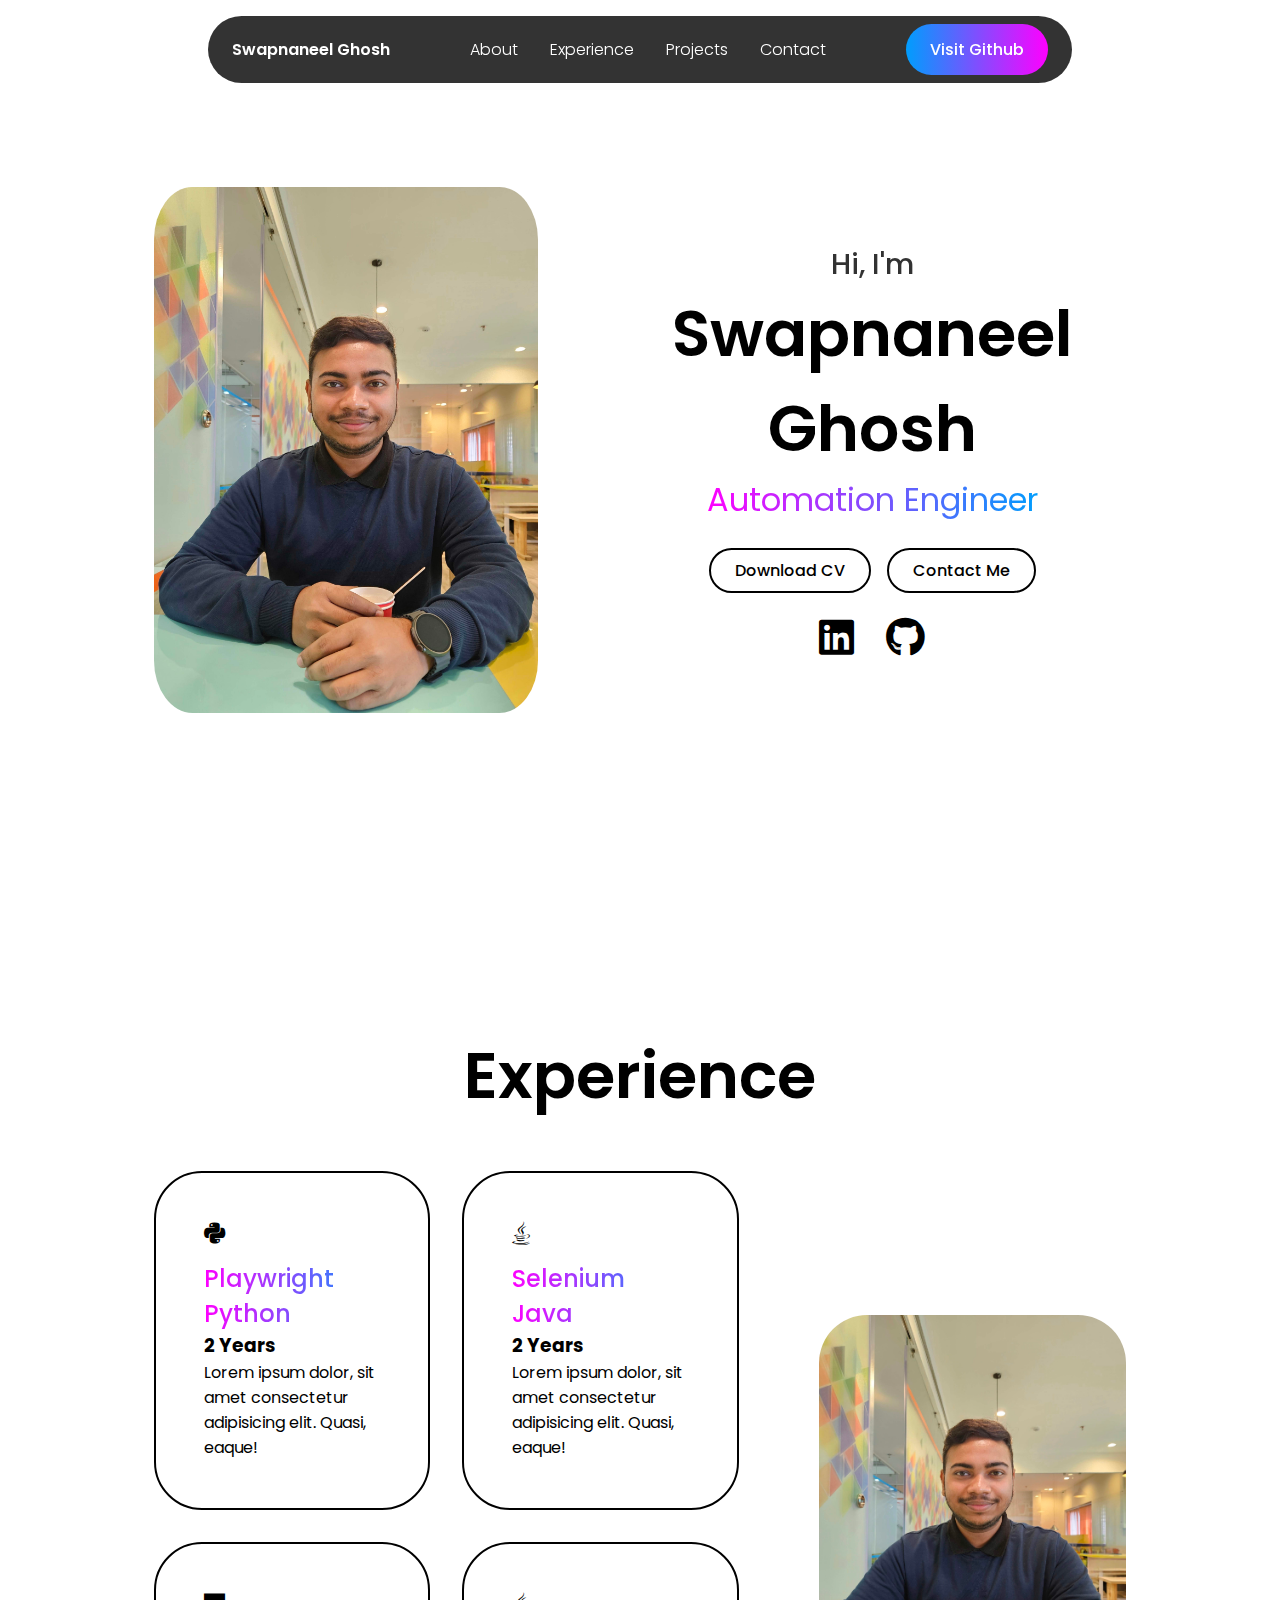
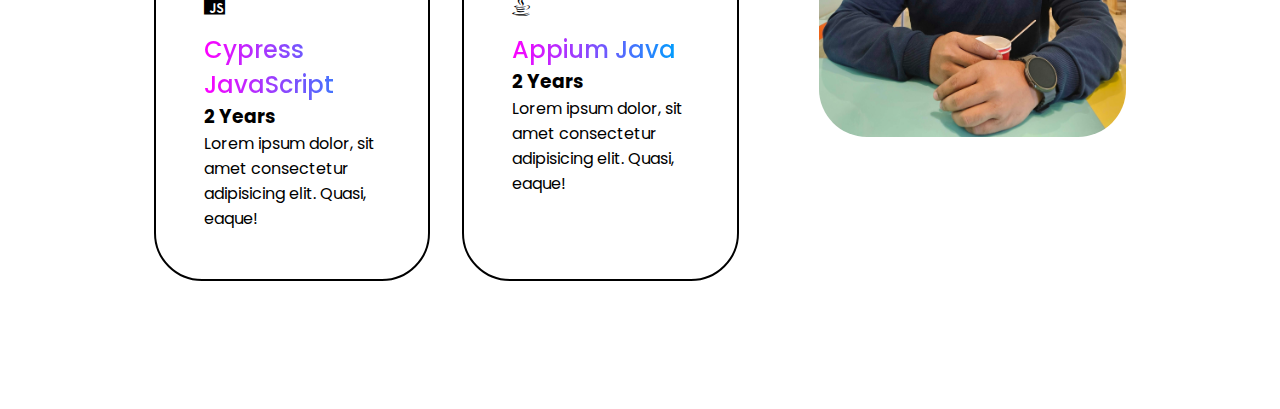
==== index.html @ fe362ac5 "Made changes to Experience Section" ====
<!DOCTYPE html>
<html lang="en">
<head>
    <meta charset="UTF-8">
    <meta name="viewport" content="width=device-width, initial-scale=1.0">
    <title>Swap's Portfolio</title>
    <link href="https://fonts.googleapis.com/css2?family=Poppins:wght@400;700&display=swap" rel="stylesheet">
    <link rel="stylesheet" href="style.css">
    <link rel="stylesheet" href="https://cdnjs.cloudflare.com/ajax/libs/font-awesome/6.6.0/css/all.min.css">
</head>
<body>
    <header class="header">
        <a href="#" class="logo">
            <span>Swapnaneel Ghosh</span>
        </a>
        <ul class="nav-links">
            <li>
                <a href="#about">About</a>
            </li>
            <li>
                <a href="#experience">Experience</a>
            </li>
            <li>
                <a href="#projects">Projects</a>
            </li>
            <li>
                <a href="#contact">Contact</a>
            </li>
        </ul>

        <i class="fa-solid fa-bars" id="menu-icon"></i>

        <button class="visit-btn">Visit Github</button>
    </header>

    <section id="about" class="about">
        <div class="about-container">
            <img src="images/dp.jpg" alt="Swapnaneel Ghosh">

            <div class="info-box">

                <div class="text">
                    <h3>Hi, I'm</h3>
                    <h1>Swapnaneel Ghosh</h1>
                    <span>Automation Engineer</span>
                </div>

                <div class="btn-group">
                    <div class="btn">Download CV</div>
                    <div class="btn">Contact Me</div>
                </div>

                <div class="socials">
                    <i class="fa-brands fa-linkedin"></i>
                    <i class="fa-brands fa-github"></i>
                </div>

            </div>
        </div>
    </section>

    <section id="experience" class="experience">

        <h2 class="section-title">Experience</h2>

        <div class="experience-info">
            <div class="grid">

                <div class="grid-card">
                    <i class="fa-brands fa-python"></i>
                    <span>Playwright Python</span>
                    <h3>2 Years</h3>
                    <p>Lorem ipsum dolor, sit amet consectetur adipisicing elit. Quasi, eaque!</p>
                </div>

                <div class="grid-card">
                    <i class="fa-brands fa-java"></i>
                    <span>Selenium Java</span>
                    <h3>2 Years</h3>
                    <p>Lorem ipsum dolor, sit amet consectetur adipisicing elit. Quasi, eaque!</p>
                </div>

                <div class="grid-card">
                    <i class="fa-brands fa-js"></i>
                    <span>Cypress JavaScript</span>
                    <h3>2 Years</h3>
                    <p>Lorem ipsum dolor, sit amet consectetur adipisicing elit. Quasi, eaque!</p>
                </div>

                <div class="grid-card">
                    <i class="fa-brands fa-java"></i>
                    <span>Appium Java</span>
                    <h3>2 Years</h3>
                    <p>Lorem ipsum dolor, sit amet consectetur adipisicing elit. Quasi, eaque!</p>
                </div>

            </div>

            <img src="images/dp.jpg" alt="">

        </div>
    </section>

    <script src="script.js"></script>
</body>
</html>
---- style.css ----
*{
    margin: 0;
    padding: 0;
    box-sizing: border-box;
    font-family: 'Poppins';
    text-decoration: none;
    scroll-behavior: smooth;
    list-style: none;
}

header{
    position: fixed;
    top: 1rem;
    left: 50%;
    transform: translateX(-50%);
    display: flex;
    align-items: center;
    justify-content: center;
    gap: 5rem;
    background-color: rgba(0 , 0, 0, 0.8);
    backdrop-filter: blur(8px);
    color: white;
    padding: 0.5rem 1.5rem;
    border-radius: 3rem;
    z-index: 1000;
}

.logo{
    color: white;
    font-size: 1rem;
    font-weight: 600;
    text-wrap: nowrap;
    transition: 0.3s ease-in-out;
}

.logo:hover{
    transform: scale(1.1);
}

.nav-links{
    display: flex;
    gap: 2rem;
}

li a{
    position: relative;
    color: white;
    font-weight: 300;
}

li a::before{
    position: absolute;
    content: '';
    width: 0;
    left: 0;
    height: 5px;
    top: 25px;
    border-radius: 1rem;
    transition: 0.3s ease-in-out;
    background: linear-gradient(to right, rgb(0,157,253), rgb(255,0,255));
}

li a:hover::before{
    width: 100%;
}

.visit-btn{
    padding: 0.8rem 1.5rem;
    border-radius: 3rem;
    border: none;
    font-weight: 500;
    font-size: 1rem;
    color: white;
    cursor: pointer;
    text-wrap: nowrap;
    transition: 0.3s ease-in-out;
    background: linear-gradient(to right, rgb(0,157,253), rgb(255,0,255));
}

.visit-btn:hover{
    background: linear-gradient(to right, rgb(255,0,255), rgb(0,157,253)); 
    transform: scale(1.03);
}

#menu-icon{
    font-size: 2rem;
    display: none;
}

section{
    min-height: 100vh;
    padding: 8rem 12%;
    width: 100%;
    position: relative;
}

.about{
    display: flex;
    align-items: center;
    justify-content: center;
}

.about .about-container{
    display: flex;
    align-items: center;
    justify-content: center;
    gap: 5rem;
}

.about img{
    width: 30vw;
    border-radius: 10%;
}

.info-box{
    display: flex;
    flex-direction: column;
    text-align: center;
    align-items: center;
    justify-content: center;
    gap: 1.5rem;
}

.info-box h3{
    font-size: 1.8rem;
    font-weight: 500;
    opacity: 0.8;
}

.info-box h1{
    font-size: 4rem;
    font-weight: 600;   
}

.info-box span{
    background: linear-gradient(to right, rgb(255,0,255), rgb(0,157,253));
    background-clip: text;
    color: transparent;
    font-size: 2rem;
}

.btn-group{
    display: flex;
    gap: 1rem;
}

.btn{
    border-radius: 3rem;
    padding: 0.5rem 1.5rem;
    border: 2px solid black;
    cursor: pointer;
    font-weight: 500;
    text-wrap: nowrap;
    transition: 0.2s ease;
}

.btn:hover{
    background-color: black;
    color: white;
}

.socials{
    display: flex;
    gap: 2rem;
}

.socials i{
    font-size: 2.5rem;
    cursor: pointer;
    transition: 0.2s ease-in-out;
}

.socials i:hover{
    transform: scale(1.1);
}

.section-title{
    text-align: center;
    font-size: 4rem;
    font-weight: 600;
    margin-bottom: 3rem;
}

.experience-info{
    display: flex;
    align-items: center;
    justify-content: center;
    gap: 5rem;
}

.experience img{
    width: 24vw;
    border-radius: 3rem;
}

.grid{
    display: grid;
    grid-template-columns: repeat(2,1fr);
    gap: 2rem;
}

.grid-card{
    border: 2px solid black;
    border-radius: 3rem;
    padding: 3rem;
    display: flex;
    flex-direction: column;
    align-items: baseline;
    justify-content: left;
    cursor: pointer;
    transition: 0.2s ease-in-out;
}

.grid-card:hover{
    transform: scale(1.02);
    background-color: black;
    color: white;
}

.grid-card i{
    font-size: 1.5rem;
    margin-bottom: 1rem;
}

.grid-card span{
    font-size: 1.5rem;
    font-weight: 500;
    background: linear-gradient(to right, rgb(255,0,255), rgb(0,157,253)); 
    background-clip: text;
    color: transparent;
}

::-webkit-scrollbar{
    width: 8px;
}

::-webkit-scrollbar-track{
    background-color: rgb(225, 222, 222);
}

::-webkit-scrollbar-thumb{
    background: linear-gradient(to bottom, rgb(255,0,255), rgb(0,157,253)); 
    border-radius: 3px;
}
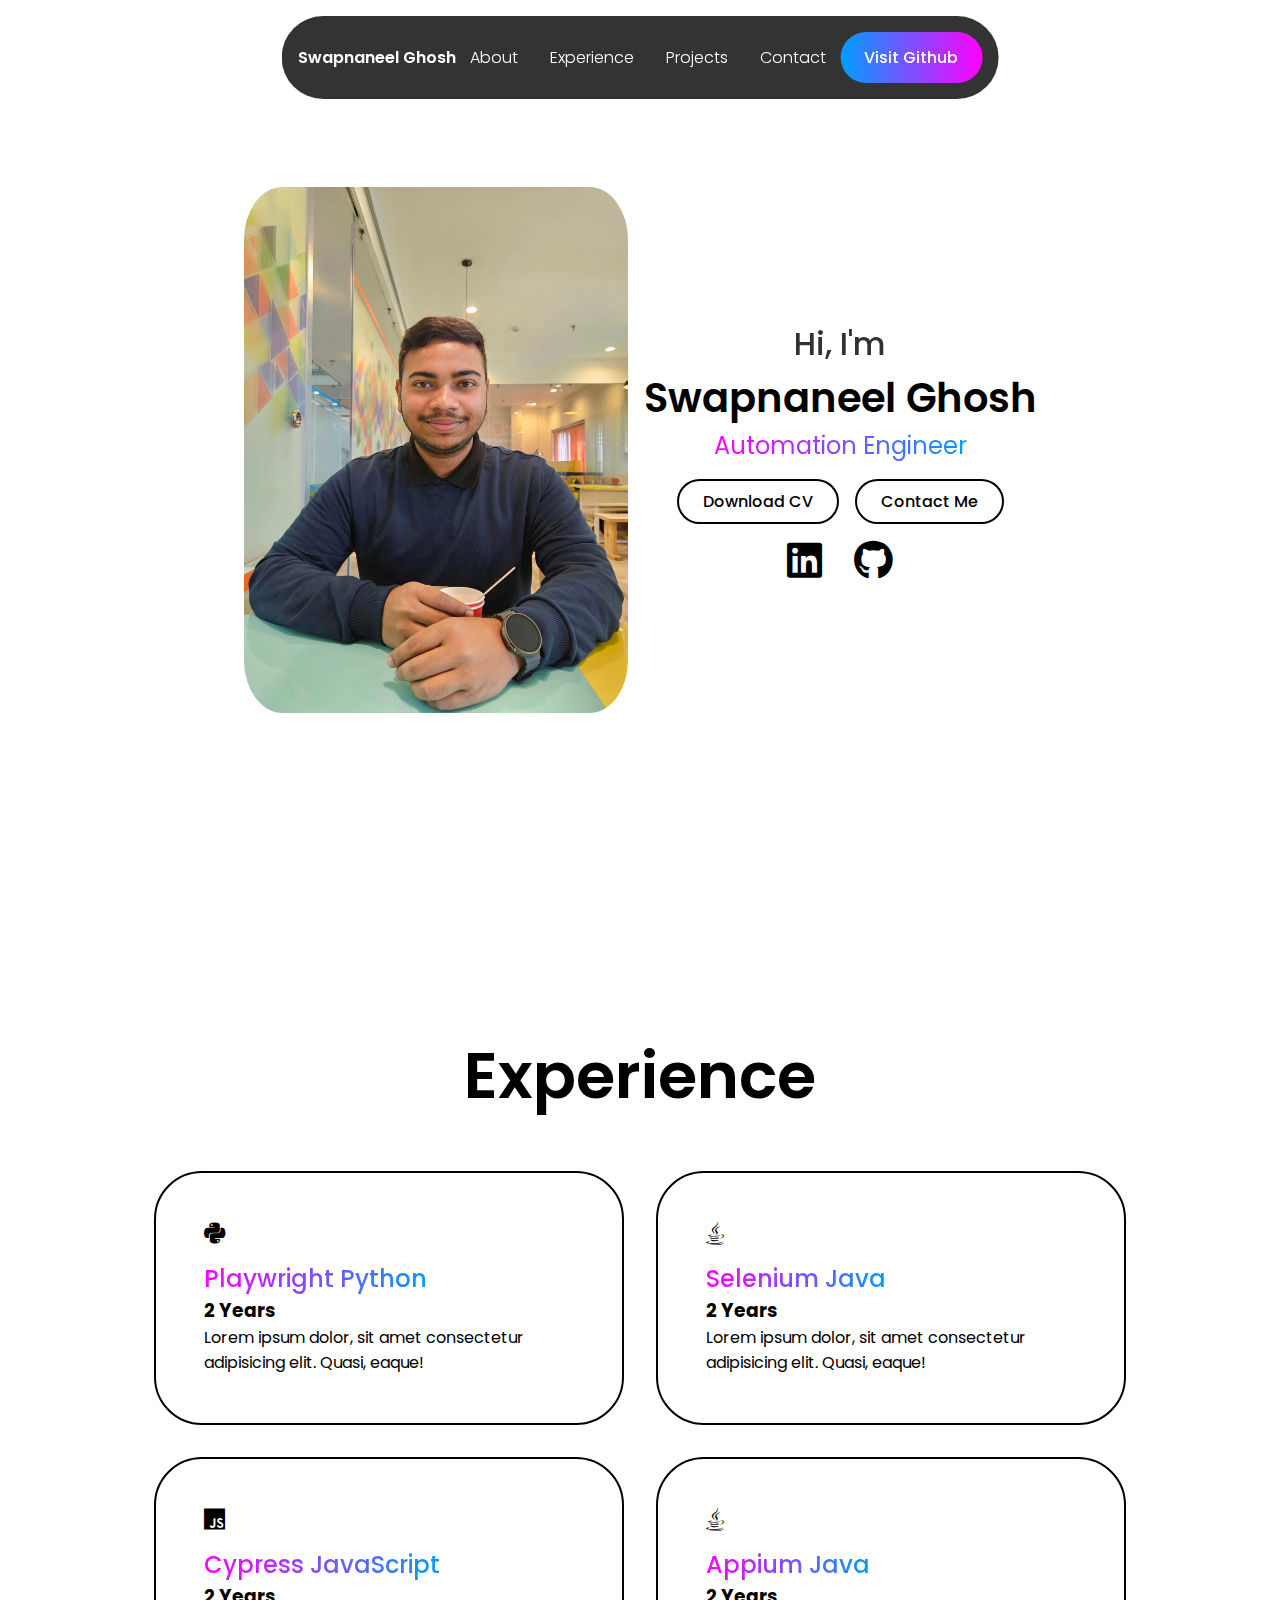
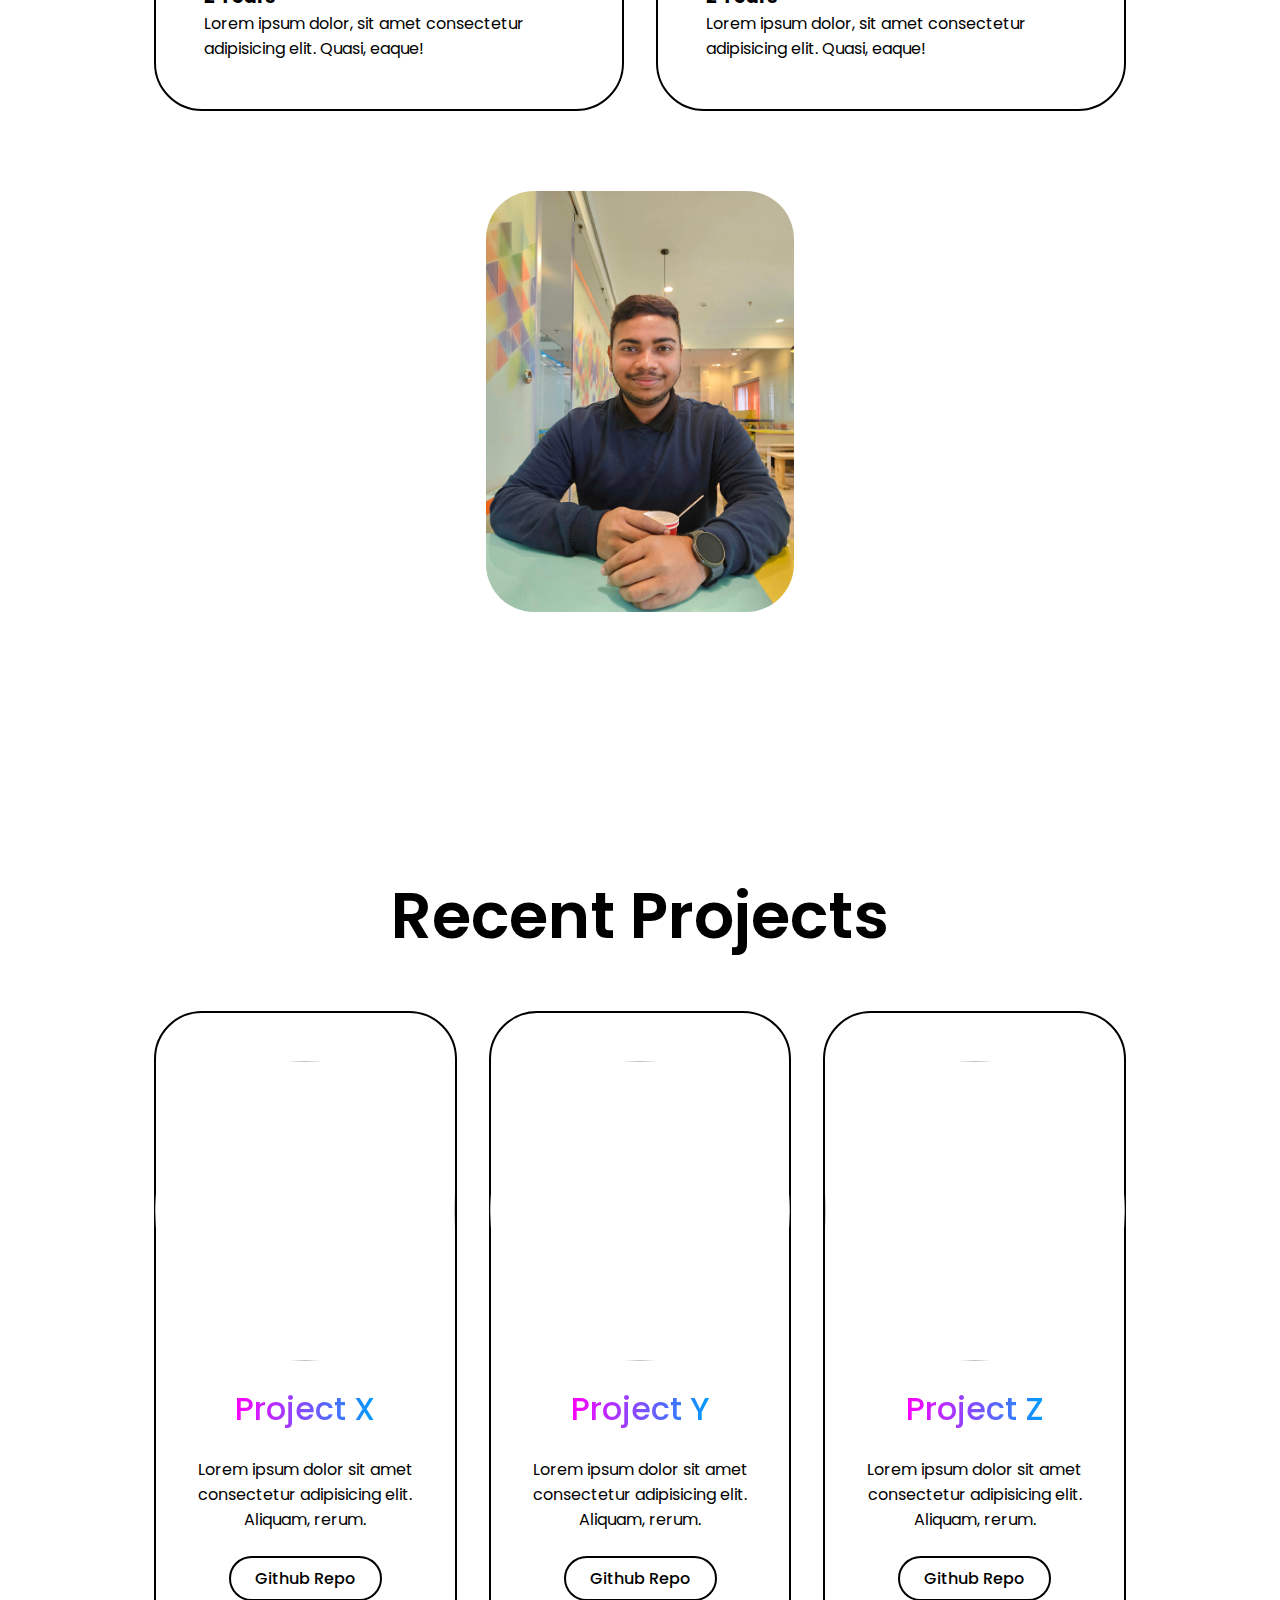
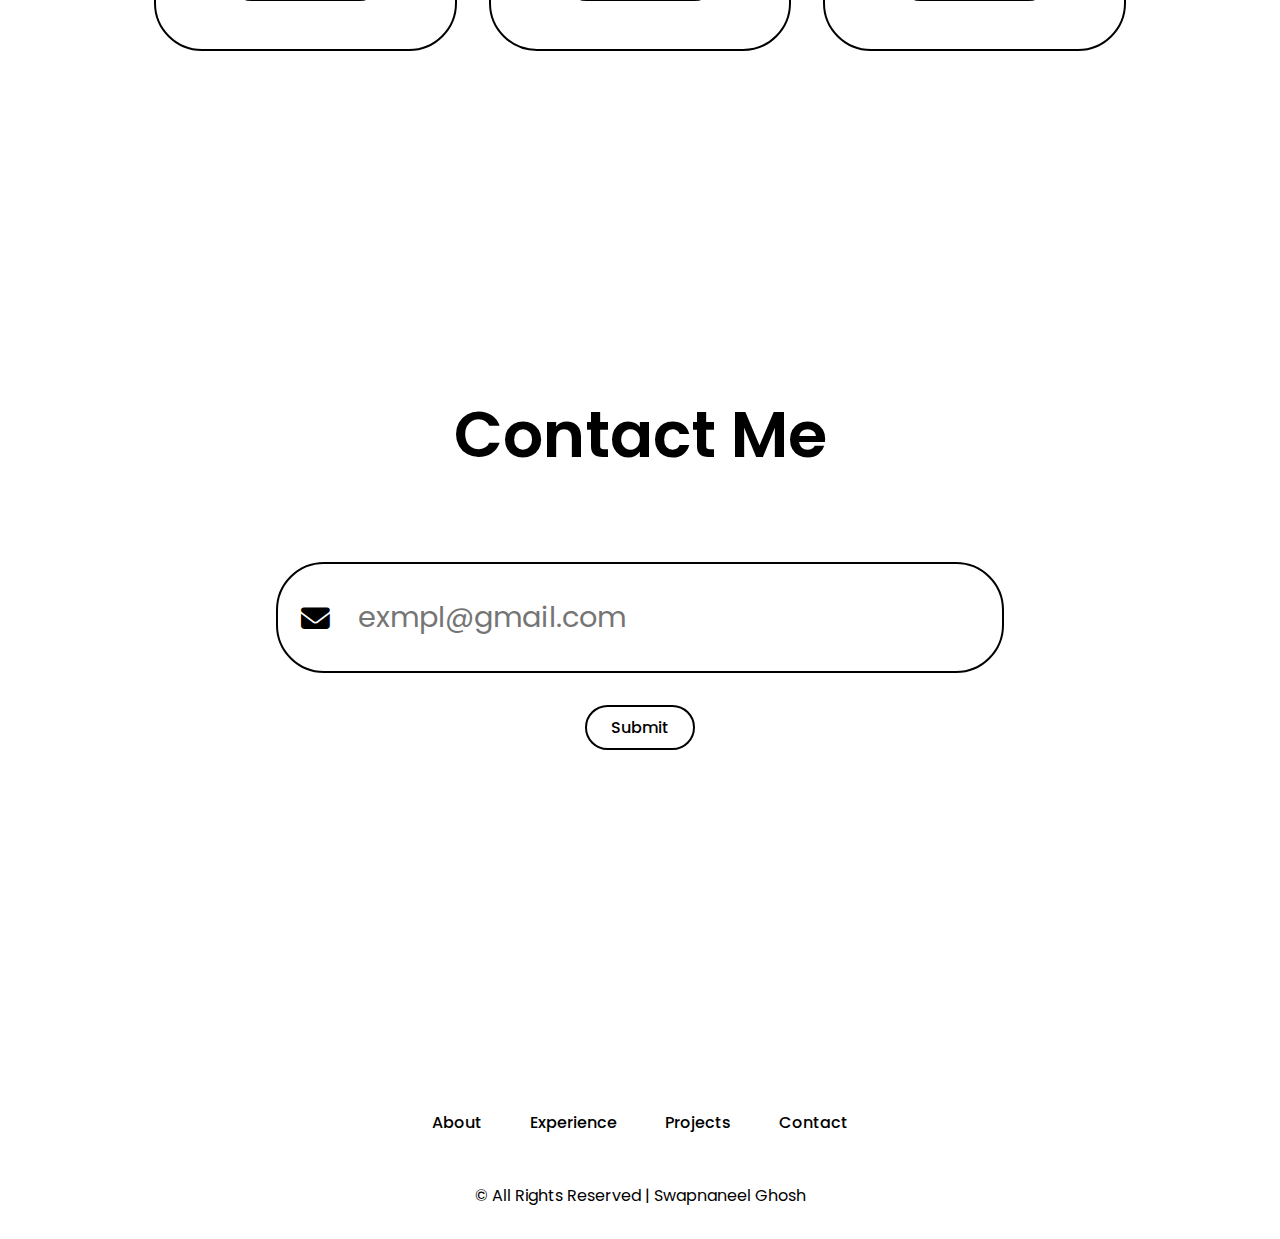
==== commit 4255beea: "Made few css changes" ====
--- a/index.html
+++ b/index.html
@@ -101,6 +101,100 @@
         </div>
     </section>
 
+    <section id="projects" class="projects">
+        
+        <h2 class="section-title">
+            Recent Projects
+        </h2>
+
+        <div class="projects-grid">
+
+            <div class="project-card">
+                <img src="images/Playwright.png" alt="">
+                <h3>Project X</h3>
+                <p>Lorem ipsum dolor sit amet consectetur adipisicing elit. Aliquam, rerum.</p>
+                <div class="btn-group">
+                    <div class="btn">Github Repo</div>
+                </div>
+            </div>
+
+            <div class="project-card">
+                <img src="images/Selenium_Logo.png" alt="">
+                <h3>Project Y</h3>
+                <p>Lorem ipsum dolor sit amet consectetur adipisicing elit. Aliquam, rerum.</p>
+                <div class="btn-group">
+                    <div class="btn">Github Repo</div>
+                </div>
+            </div>
+
+            <div class="project-card">
+                <img src="images/Appium.png" alt="">
+                <h3>Project Z</h3>
+                <p>Lorem ipsum dolor sit amet consectetur adipisicing elit. Aliquam, rerum.</p>
+                <div class="btn-group">
+                    <div class="btn">Github Repo</div>
+                </div>
+            </div>
+
+        </div>
+
+    </section>
+
+
+    <section id="contact" class="contact">
+
+        <div class="input-box">
+            <h2 class="section-title">
+                Contact Me
+            </h2>
+            <div class="input">
+                <input type="text" placeholder="exmpl@gmail.com">
+                <i class="fa-solid fa-envelope"></i>
+            </div>
+
+            <div class="btn">
+                Submit
+            </div>
+
+
+        </div>
+
+    </section>
+
+
+    <footer>
+        <ul>
+            <li>
+                <a href="#about">
+                    About
+                </a>
+            </li>
+            <li>
+                <a href="#experience">
+                    Experience
+                </a>
+            </li>
+            <li>
+                <a href="#projects">
+                    Projects
+                </a>
+            </li>
+            <li>
+                <a href="#contact">
+                    Contact
+                </a>
+            </li>
+        </ul>
+
+        <p class="copyright">
+            &copy; All Rights Reserved | Swapnaneel Ghosh
+        </p>
+
+
+    </footer>
+
+
+
     <script src="script.js"></script>
 </body>
 </html>--- a/style.css
+++ b/style.css
@@ -207,7 +207,7 @@
     flex-direction: column;
     align-items: baseline;
     justify-content: left;
-    cursor: pointer;
+    cursor: default;
     transition: 0.2s ease-in-out;
 }
 
@@ -241,4 +241,254 @@
 ::-webkit-scrollbar-thumb{
     background: linear-gradient(to bottom, rgb(255,0,255), rgb(0,157,253)); 
     border-radius: 3px;
+}
+
+.projects-grid{
+    display: grid;
+    grid-template-columns: repeat(auto-fit, minmax(300px, 1fr));
+    gap: 2rem;
+}
+
+.project-card{
+    padding: 3rem 2rem;
+    display: flex;
+    flex-direction: column;
+    align-items: center;
+    justify-content: center;
+    text-align: center;
+    gap: 1.5rem;
+    border: 2px solid black;
+    border-radius: 3rem;
+    cursor: default;
+    transition: 0.3s ease-in-out;
+}
+
+.project-card:hover{
+    background-color: black;
+    color: white;
+    transform: translateY(-10px),scale(1.02);
+}
+
+.project-card img{
+    width: 300px;
+    height: 300px;
+    border-radius: 15rem;
+}
+
+.project-card:hover .btn{
+    border: 2px solid white;
+    color: white;
+}
+
+.project-card:hover .btn:hover{
+    border: 2px solid white;
+    background-color: white;
+    color: black;
+}
+
+.project-card h3{
+    font-size: 2rem;
+    font-weight: 500;
+    background: linear-gradient(to right, rgb(255,0,255), rgb(0,157,253)); 
+    background-clip: text;
+    color: transparent;
+}
+
+.input-box{
+    display: flex;
+    flex-direction: column;
+    align-items: center;
+    justify-content: center;
+    text-align: center;
+    gap: 2rem;
+    margin-top: 5rem;
+}
+
+.input-box input{
+    border-radius: 3rem;
+    border: 2px solid black;
+    padding: 2rem 8rem;
+    font-size: 3rem;
+}
+
+.input-box input::placeholder{
+    font-size: 3rem;
+}
+
+.input{
+    position: relative;
+}
+.input i{
+    position: absolute;
+    font-size: 3rem;
+    top: 50%;
+    left: 10px;
+    transform: translate(50%,-50%);
+}
+
+footer{
+    bottom: 0;
+    left: 0;
+    height: 10rem;
+    width: 100%;
+    display: flex;
+    flex-direction: column;
+    gap: 1rem;
+    align-items: center;
+    justify-content: center;
+}
+
+footer ul{
+    display: flex;
+    align-items: center;
+    justify-content: center;
+    gap: 3rem;
+}
+
+footer ul li a{
+    color: black;
+    font-weight: 450;
+}
+
+.copyright{
+    font-size: 300;
+    margin-top: 2rem;
+}
+
+/* Responsiveness */
+@media(max-width:1280px){
+    header{
+        gap: 0.9rem;
+        padding: 1rem 1rem;        
+    }
+
+    .info-box span{
+        font-size: 1.5rem;
+    }
+
+    header .logo{
+        font-size: 1rem;
+    }
+    .info-box{
+        gap: 1rem;
+    }
+    .info-box h3{
+        font-size: 2rem;
+    }
+    .info-box h1{
+        font-size: 2.5rem;
+    }
+
+    .about .about-container{
+        gap: 1rem;
+    }
+    .about img{
+        width: 30vw;
+        border-radius: 10%;
+    }
+    .experience-info{
+        flex-direction: column;
+    }
+    .input-box input{
+        padding: 2rem 5rem;
+        font-size: 1.8rem;
+    }
+    .input input::placeholder{
+        font-size: 1.8rem;
+
+    }
+    .input-box i{
+        font-size: 1.8rem;
+    }
+}
+
+@media(max-width:768px){
+    header{
+        gap: 0.9rem;
+        padding: 1rem 1rem;        
+    }
+
+    header .logo{
+        font-size: 1rem;
+    }
+    header .visit-btn{
+        display: none;
+    }
+    .info-box{
+        gap: 0.8rem;
+    }
+    .info-box h3{
+        font-size: 1rem;
+    }
+    .info-box h1{
+        font-size: 1rem;
+    }
+    .about-container{
+        flex-direction: column;
+    }
+    .input-box input{
+        padding: 1rem 2rem;
+        font-size: 1rem;
+    }
+    .input-box input::placeholder{
+        font-size: 1rem;
+    }
+    .input-box i{
+        display: none;
+    }
+    .grid{
+        grid-template-columns: repeat(1,1fr);
+    }
+    .experience-info img{
+        width: 70vw;
+    }
+
+}
+
+@media(max-width:600px){
+    header #menu-icon{
+        display: block;
+    }
+    .nav-links{
+        position: absolute;
+        top: 100%;
+        margin-top: 1rem;
+        width: 100%;
+        padding: 1rem;
+        color: white;
+        display: flex;
+        flex-direction: column;
+        text-align: center;
+        background: rgba(0 , 0, 0, 0.9);
+        border-radius: 3rem;
+        display: none;
+    }
+    .nav-links li{
+        margin-top: 1.5rem;
+        padding: 1rem;
+    }
+    .nav-links.active{
+        display: block;
+    }
+    header{
+        padding: 1rem 5rem;
+        gap: 8rem;
+    }
+    header .logo{
+        font-size: 1.5rem;
+    }
+    .about-container img{
+        width: 50vw;
+    }
+    .input-box input{
+        padding: 0.5rem 3rem;
+        width: 80%;
+        font-size: 1.5rem;
+    }
+    .input-box input::placeholder{
+        font-size: 1.5rem;
+    }
+    footer ul{
+        gap: 1rem;
+    }
 }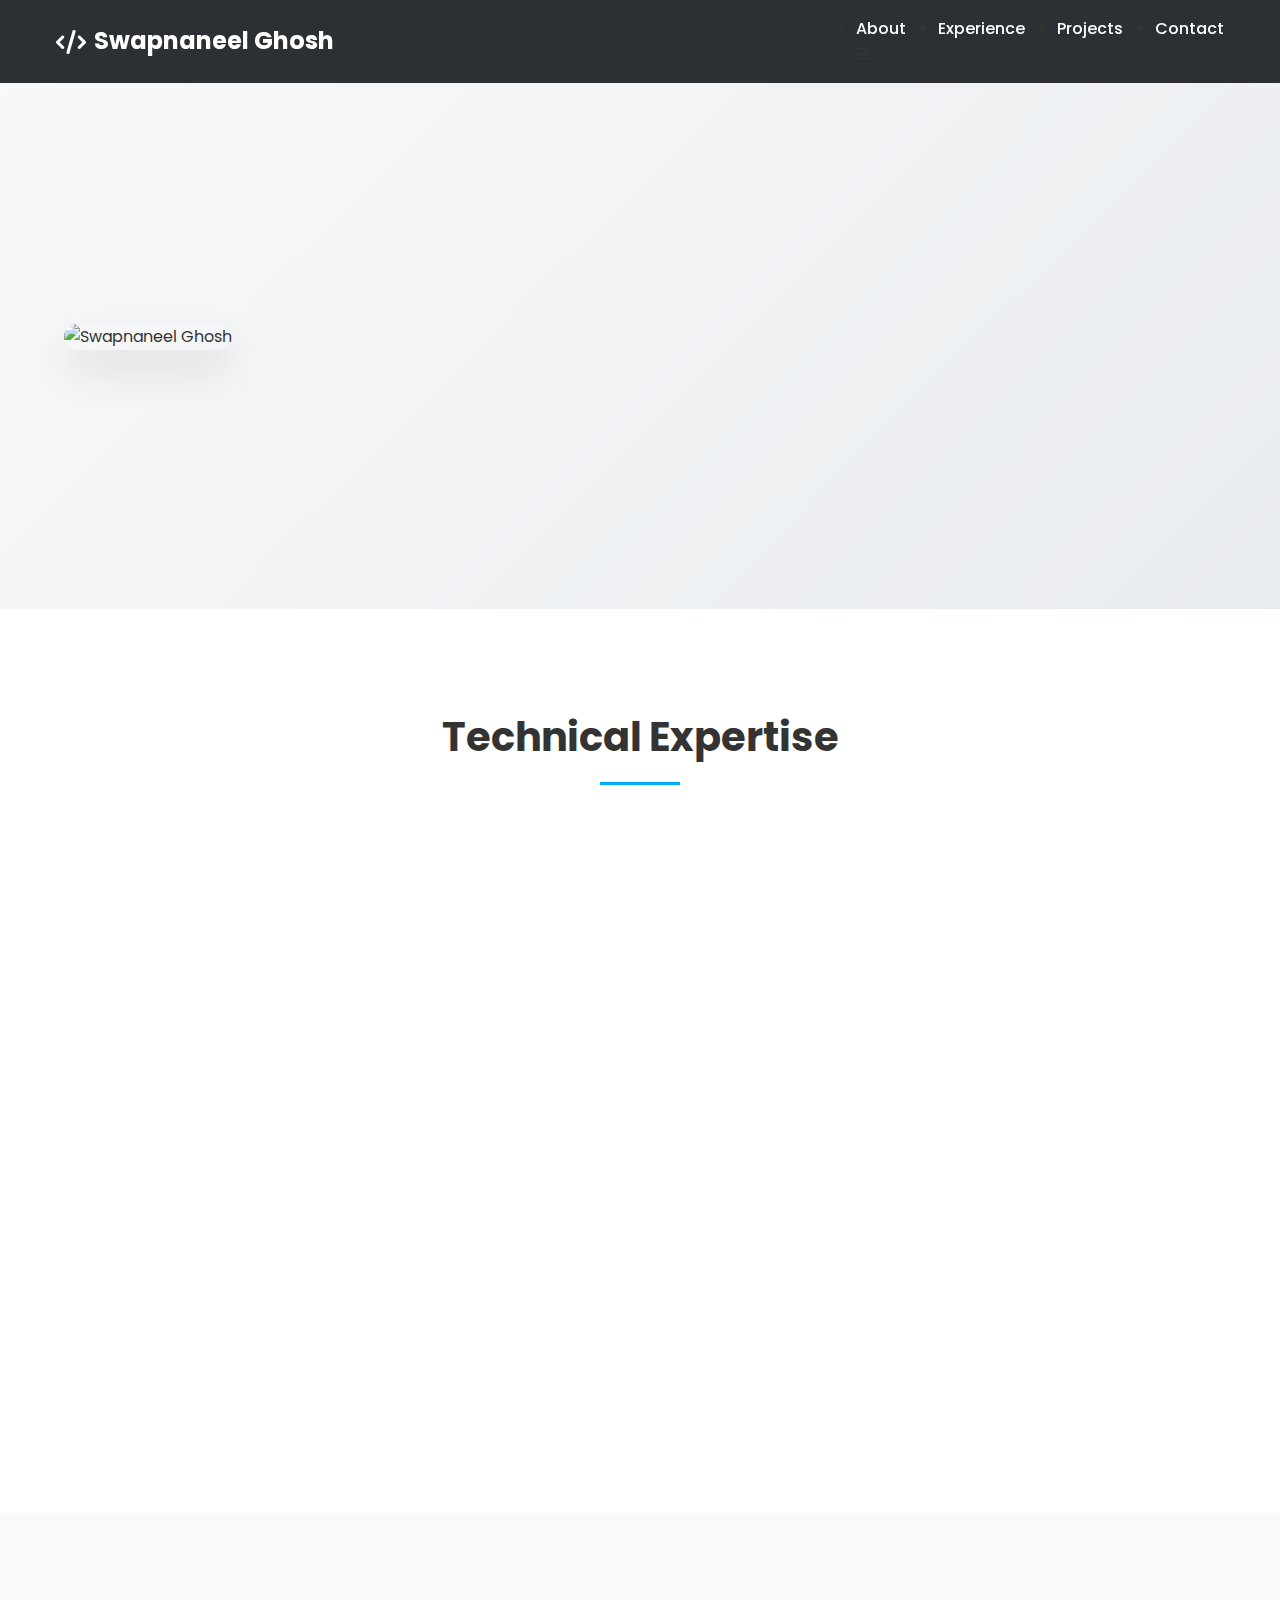
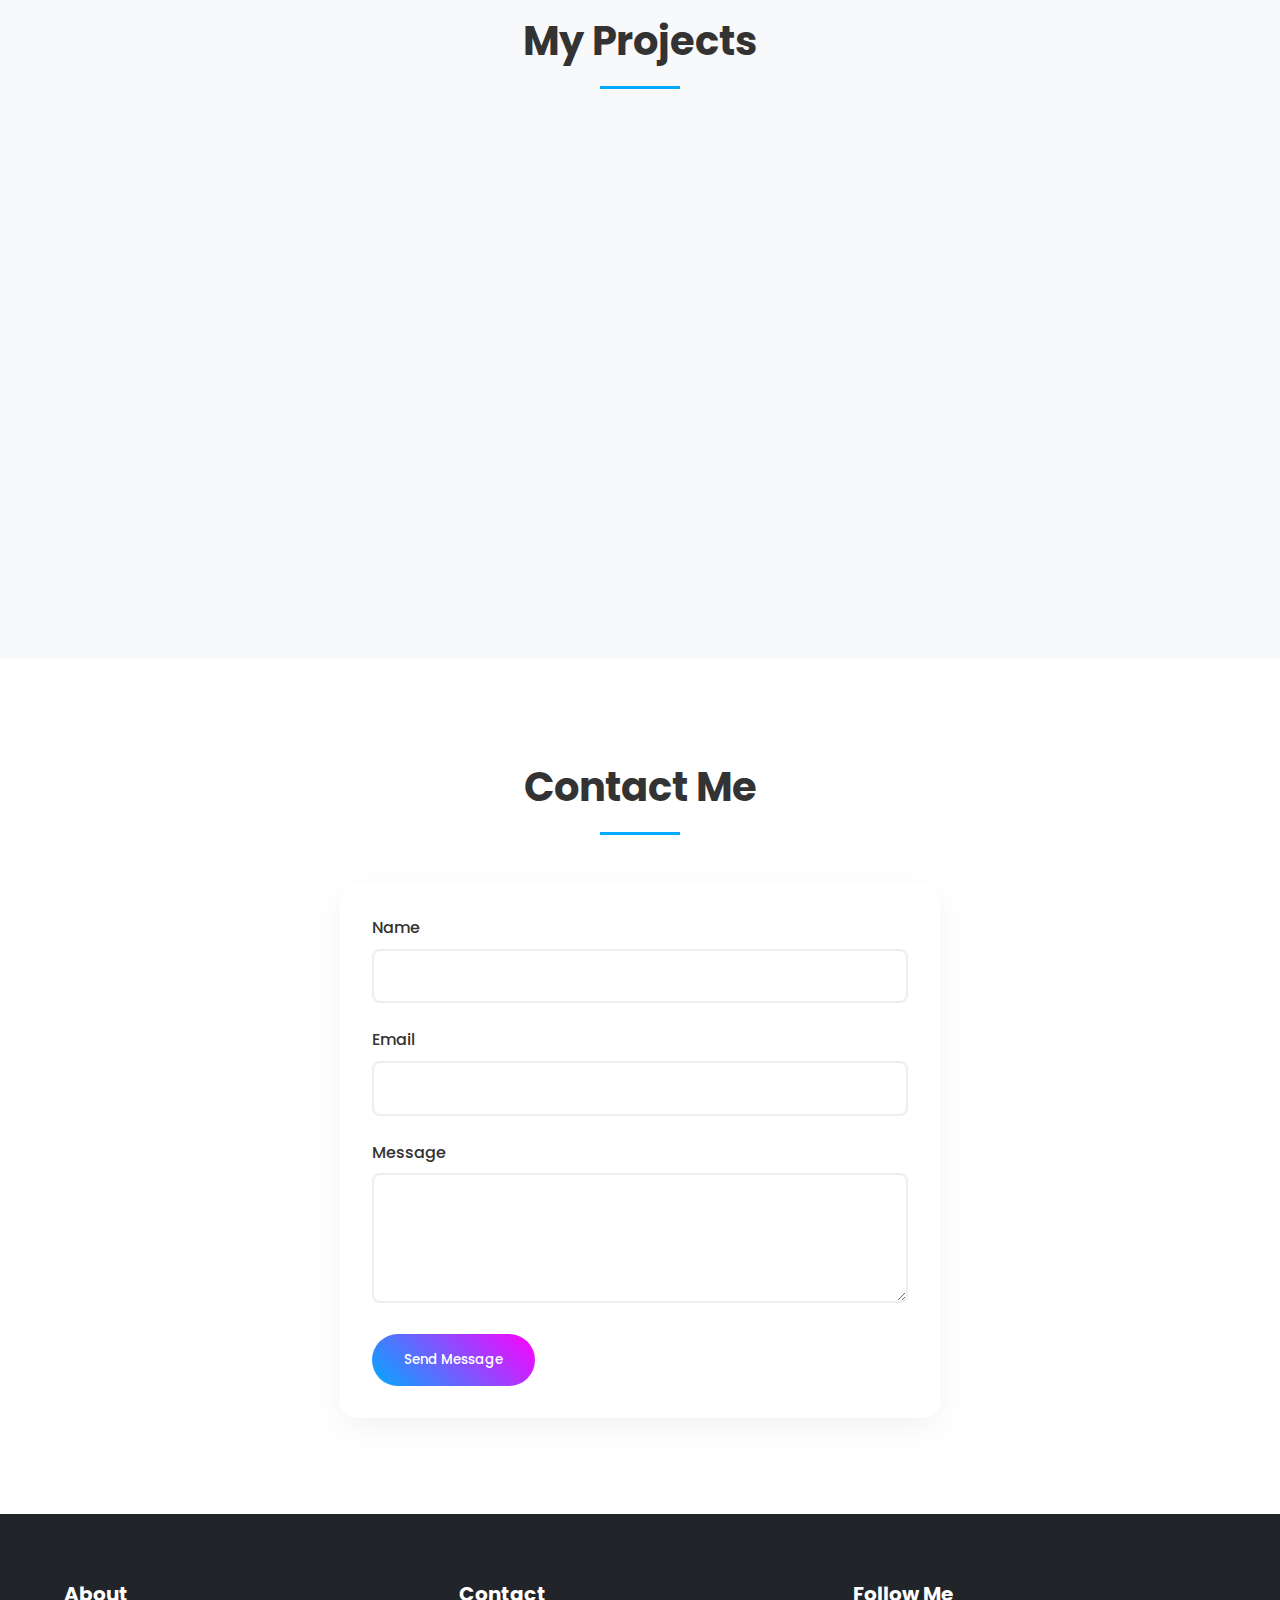
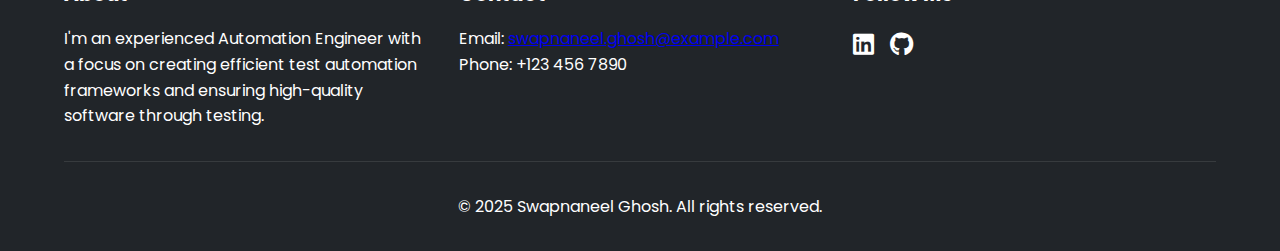
==== commit 85d72801: "Entire project enhanced" ====
--- a/index.html
+++ b/index.html
@@ -3,197 +3,173 @@
 <head>
     <meta charset="UTF-8">
     <meta name="viewport" content="width=device-width, initial-scale=1.0">
-    <title>Swap's Portfolio</title>
-    <link href="https://fonts.googleapis.com/css2?family=Poppins:wght@400;700&display=swap" rel="stylesheet">
+    <meta name="description" content="Swapnaneel Ghosh - Experienced Automation Engineer specializing in Playwright, Selenium, Cypress, and Appium">
+    <meta name="keywords" content="automation engineer, playwright, selenium, cypress, appium, test automation">
+    <meta name="author" content="Swapnaneel Ghosh">
+    <title>Swapnaneel Ghosh | Automation Engineer</title>
+    
+    <!-- Preload critical assets -->
+    <link rel="preconnect" href="https://fonts.googleapis.com">
+    <link rel="preconnect" href="https://fonts.gstatic.com" crossorigin>
+    <link href="https://fonts.googleapis.com/css2?family=Poppins:wght@400;500;600;700&display=swap" rel="stylesheet">
+    <link rel="stylesheet" href="https://cdnjs.cloudflare.com/ajax/libs/font-awesome/6.6.0/css/all.min.css">
     <link rel="stylesheet" href="style.css">
-    <link rel="stylesheet" href="https://cdnjs.cloudflare.com/ajax/libs/font-awesome/6.6.0/css/all.min.css">
 </head>
 <body>
     <header class="header">
-        <a href="#" class="logo">
-            <span>Swapnaneel Ghosh</span>
-        </a>
-        <ul class="nav-links">
-            <li>
-                <a href="#about">About</a>
-            </li>
-            <li>
-                <a href="#experience">Experience</a>
-            </li>
-            <li>
-                <a href="#projects">Projects</a>
-            </li>
-            <li>
-                <a href="#contact">Contact</a>
-            </li>
-        </ul>
-
-        <i class="fa-solid fa-bars" id="menu-icon"></i>
-
-        <button class="visit-btn">Visit Github</button>
+        <div class="nav-container">
+            <a href="#" class="logo">
+                <i class="fas fa-code"></i>
+                Swapnaneel Ghosh
+            </a>
+            <nav>
+                <ul class="nav-links">
+                    <li><a href="#about">About</a></li>
+                    <li><a href="#experience">Experience</a></li>
+                    <li><a href="#projects">Projects</a></li>
+                    <li><a href="#contact">Contact</a></li>
+                </ul>
+                <div class="menu-toggle">
+                    <i class="fas fa-bars"></i>
+                </div>
+            </nav>
+        </div>
     </header>
 
     <section id="about" class="about">
-        <div class="about-container">
-            <img src="images/dp.jpg" alt="Swapnaneel Ghosh">
-
-            <div class="info-box">
-
-                <div class="text">
-                    <h3>Hi, I'm</h3>
-                    <h1>Swapnaneel Ghosh</h1>
-                    <span>Automation Engineer</span>
+        <div class="container">
+            <div class="about-content">
+                <div class="profile-image">
+                    <img src="/api/placeholder/400/400" alt="Swapnaneel Ghosh" class="profile-picture">
                 </div>
-
-                <div class="btn-group">
-                    <div class="btn">Download CV</div>
-                    <div class="btn">Contact Me</div>
+                <div class="about-text animate">
+                    <h1>Hi, I'm Swapnaneel Ghosh</h1>
+                    <p class="title">Senior Automation Engineer</p>
+                    <p>With over 4 years of experience in test automation, I specialize in building robust and scalable automation frameworks using cutting-edge technologies. My expertise spans across web, mobile, and API testing, helping teams deliver high-quality software efficiently.</p>
+                    <div class="btn-group">
+                        <a href="cv.pdf" class="btn" download>
+                            <i class="fas fa-download"></i> Download CV
+                        </a>
+                        <a href="#contact" class="btn">
+                            <i class="fas fa-envelope"></i> Contact Me
+                        </a>
+                    </div>
                 </div>
-
-                <div class="socials">
-                    <i class="fa-brands fa-linkedin"></i>
-                    <i class="fa-brands fa-github"></i>
-                </div>
-
             </div>
         </div>
     </section>
 
     <section id="experience" class="experience">
-
-        <h2 class="section-title">Experience</h2>
-
-        <div class="experience-info">
-            <div class="grid">
-
-                <div class="grid-card">
-                    <i class="fa-brands fa-python"></i>
-                    <span>Playwright Python</span>
-                    <h3>2 Years</h3>
-                    <p>Lorem ipsum dolor, sit amet consectetur adipisicing elit. Quasi, eaque!</p>
+        <div class="container">
+            <h2 class="section-title">Technical Expertise</h2>
+            <div class="experience-grid">
+                <div class="experience-card animate">
+                    <i class="fab fa-python"></i>
+                    <h3>Playwright Python</h3>
+                    <p>Advanced expertise in end-to-end automation using Playwright with Python. Specialized in creating maintainable and efficient test frameworks.</p>
                 </div>
-
-                <div class="grid-card">
-                    <i class="fa-brands fa-java"></i>
-                    <span>Selenium Java</span>
-                    <h3>2 Years</h3>
-                    <p>Lorem ipsum dolor, sit amet consectetur adipisicing elit. Quasi, eaque!</p>
+                <div class="experience-card animate">
+                    <i class="fab fa-java"></i>
+                    <h3>Selenium Java</h3>
+                    <p>Extensive experience with Selenium WebDriver and Java, implementing Page Object Model and data-driven testing approaches.</p>
                 </div>
-
-                <div class="grid-card">
-                    <i class="fa-brands fa-js"></i>
-                    <span>Cypress JavaScript</span>
-                    <h3>2 Years</h3>
-                    <p>Lorem ipsum dolor, sit amet consectetur adipisicing elit. Quasi, eaque!</p>
+                <div class="experience-card animate">
+                    <i class="fab fa-js"></i>
+                    <h3>Cypress JavaScript</h3>
+                    <p>Expert in modern web testing using Cypress, implementing CI/CD pipelines and creating comprehensive test coverage.</p>
                 </div>
-
-                <div class="grid-card">
-                    <i class="fa-brands fa-java"></i>
-                    <span>Appium Java</span>
-                    <h3>2 Years</h3>
-                    <p>Lorem ipsum dolor, sit amet consectetur adipisicing elit. Quasi, eaque!</p>
+                <div class="experience-card animate">
+                    <i class="fab fa-appium"></i>
+                    <h3>Appium</h3>
+                    <p>Experience in mobile automation with Appium, creating cross-platform tests for Android and iOS apps, and integrating them into CI/CD pipelines.</p>
                 </div>
-
             </div>
-
-            <img src="images/dp.jpg" alt="">
-
         </div>
     </section>
 
     <section id="projects" class="projects">
-        
-        <h2 class="section-title">
-            Recent Projects
-        </h2>
-
-        <div class="projects-grid">
-
-            <div class="project-card">
-                <img src="images/Playwright.png" alt="">
-                <h3>Project X</h3>
-                <p>Lorem ipsum dolor sit amet consectetur adipisicing elit. Aliquam, rerum.</p>
-                <div class="btn-group">
-                    <div class="btn">Github Repo</div>
+        <div class="container">
+            <h2 class="section-title">My Projects</h2>
+            <div class="project-grid">
+                <div class="project-card animate">
+                    <div class="project-image">
+                        <img src="/api/placeholder/600/400" alt="Project 1">
+                    </div>
+                    <div class="project-content">
+                        <h3>Test Automation Framework</h3>
+                        <p>A robust and scalable test automation framework using Playwright and Python, designed to support web and API testing.</p>
+                    </div>
+                </div>
+                <div class="project-card animate">
+                    <div class="project-image">
+                        <img src="/api/placeholder/600/400" alt="Project 2">
+                    </div>
+                    <div class="project-content">
+                        <h3>Mobile Testing with Appium</h3>
+                        <p>A cross-platform mobile testing framework for Android and iOS apps using Appium, integrated with Jenkins for continuous testing.</p>
+                    </div>
+                </div>
+                <div class="project-card animate">
+                    <div class="project-image">
+                        <img src="/api/placeholder/600/400" alt="Project 3">
+                    </div>
+                    <div class="project-content">
+                        <h3>CI/CD with Cypress</h3>
+                        <p>Setting up CI/CD pipelines for automated testing using Cypress, ensuring quick feedback cycles and high-quality releases.</p>
+                    </div>
                 </div>
             </div>
+        </div>
+    </section>
 
-            <div class="project-card">
-                <img src="images/Selenium_Logo.png" alt="">
-                <h3>Project Y</h3>
-                <p>Lorem ipsum dolor sit amet consectetur adipisicing elit. Aliquam, rerum.</p>
-                <div class="btn-group">
-                    <div class="btn">Github Repo</div>
+    <section id="contact" class="contact">
+        <div class="container">
+            <h2 class="section-title">Contact Me</h2>
+            <div class="contact-form">
+                <form action="#" method="POST">
+                    <div class="form-group">
+                        <label for="name">Name</label>
+                        <input type="text" id="name" name="name" class="form-control" required>
+                    </div>
+                    <div class="form-group">
+                        <label for="email">Email</label>
+                        <input type="email" id="email" name="email" class="form-control" required>
+                    </div>
+                    <div class="form-group">
+                        <label for="message">Message</label>
+                        <textarea id="message" name="message" class="form-control" rows="4" required></textarea>
+                    </div>
+                    <button type="submit" class="btn">Send Message</button>
+                </form>
+            </div>
+        </div>
+    </section>
+
+    <footer class="footer">
+        <div class="container">
+            <div class="footer-content">
+                <div class="footer-section">
+                    <h3>About</h3>
+                    <p>I'm an experienced Automation Engineer with a focus on creating efficient test automation frameworks and ensuring high-quality software through testing.</p>
+                </div>
+                <div class="footer-section">
+                    <h3>Contact</h3>
+                    <p>Email: <a href="mailto:swapnaneel.ghosh@example.com">swapnaneel.ghosh@example.com</a></p>
+                    <p>Phone: +123 456 7890</p>
+                </div>
+                <div class="footer-section">
+                    <h3>Follow Me</h3>
+                    <div class="social-links">
+                        <a href="https://linkedin.com/in/swapnaneelghosh" target="_blank"><i class="fab fa-linkedin"></i></a>
+                        <a href="https://github.com/swapnaneelghosh" target="_blank"><i class="fab fa-github"></i></a>
+                    </div>
                 </div>
             </div>
-
-            <div class="project-card">
-                <img src="images/Appium.png" alt="">
-                <h3>Project Z</h3>
-                <p>Lorem ipsum dolor sit amet consectetur adipisicing elit. Aliquam, rerum.</p>
-                <div class="btn-group">
-                    <div class="btn">Github Repo</div>
-                </div>
+            <div class="footer-bottom">
+                <p>&copy; 2025 Swapnaneel Ghosh. All rights reserved.</p>
             </div>
-
         </div>
-
-    </section>
-
-
-    <section id="contact" class="contact">
-
-        <div class="input-box">
-            <h2 class="section-title">
-                Contact Me
-            </h2>
-            <div class="input">
-                <input type="text" placeholder="exmpl@gmail.com">
-                <i class="fa-solid fa-envelope"></i>
-            </div>
-
-            <div class="btn">
-                Submit
-            </div>
-
-
-        </div>
-
-    </section>
-
-
-    <footer>
-        <ul>
-            <li>
-                <a href="#about">
-                    About
-                </a>
-            </li>
-            <li>
-                <a href="#experience">
-                    Experience
-                </a>
-            </li>
-            <li>
-                <a href="#projects">
-                    Projects
-                </a>
-            </li>
-            <li>
-                <a href="#contact">
-                    Contact
-                </a>
-            </li>
-        </ul>
-
-        <p class="copyright">
-            &copy; All Rights Reserved | Swapnaneel Ghosh
-        </p>
-
-
     </footer>
-
-
 
     <script src="script.js"></script>
 </body>
--- a/style.css
+++ b/style.css
@@ -1,494 +1,399 @@
-*{
+/* Reset and Base Styles */
+:root {
+    --primary-color: #00aaff;
+    --secondary-color: #ff00ff;
+    --text-color: #333;
+    --bg-light: #f8f9fa;
+    --bg-dark: #212529;
+    --transition: all 0.3s ease;
+}
+
+* {
     margin: 0;
     padding: 0;
     box-sizing: border-box;
-    font-family: 'Poppins';
+    font-family: 'Poppins', sans-serif;
+}
+
+html {
+    scroll-behavior: smooth;
+    scroll-padding-top: 80px;
+}
+
+body {
+    line-height: 1.6;
+    color: var(--text-color);
+    overflow-x: hidden;
+}
+
+.container {
+    width: min(90%, 1200px);
+    margin: 0 auto;
+}
+
+/* Enhanced Header */
+.header {
+    position: fixed;
+    top: 0;
+    left: 0;
+    width: 100%;
+    background: rgba(33, 37, 41, 0.95);
+    backdrop-filter: blur(10px);
+    padding: 1rem;
+    z-index: 1000;
+    transition: var(--transition);
+}
+
+.header.scrolled {
+    padding: 0.8rem;
+    box-shadow: 0 2px 10px rgba(0, 0, 0, 0.1);
+}
+
+.nav-container {
+    display: flex;
+    justify-content: space-between;
+    align-items: center;
+    max-width: 1200px;
+    margin: 0 auto;
+    padding: 0 1rem;
+}
+
+.logo {
+    font-size: 1.5rem;
+    font-weight: 700;
+    color: white;
     text-decoration: none;
-    scroll-behavior: smooth;
-    list-style: none;
-}
-
-header{
-    position: fixed;
-    top: 1rem;
+    display: flex;
+    align-items: center;
+    gap: 0.5rem;
+}
+
+.logo:hover {
+    color: var(--primary-color);
+}
+
+.nav-links {
+    display: flex;
+    gap: 2rem;
+}
+
+.nav-links a {
+    color: white;
+    text-decoration: none;
+    font-weight: 500;
+    position: relative;
+    padding: 0.5rem 0;
+}
+
+.nav-links a::after {
+    content: '';
+    position: absolute;
+    bottom: 0;
+    left: 0;
+    width: 0;
+    height: 2px;
+    background: var(--primary-color);
+    transition: var(--transition);
+}
+
+.nav-links a:hover::after {
+    width: 100%;
+}
+
+/* Enhanced About Section */
+.about {
+    padding: 8rem 0 4rem;
+    background: linear-gradient(135deg, #f8f9fa 0%, #e9ecef 100%);
+}
+
+.about-content {
+    display: grid;
+    grid-template-columns: 1fr 1fr;
+    gap: 4rem;
+    align-items: center;
+}
+
+.profile-picture {
+    width: 100%;
+    max-width: 400px;
+    height: auto;
+    border-radius: 1rem;
+    box-shadow: 0 20px 40px rgba(0, 0, 0, 0.1);
+    transition: var(--transition);
+}
+
+.profile-picture:hover {
+    transform: translateY(-10px);
+}
+
+.about-text h1 {
+    font-size: clamp(2rem, 5vw, 3rem);
+    margin-bottom: 1rem;
+    line-height: 1.2;
+}
+
+.about-text .title {
+    color: var(--primary-color);
+    font-size: 1.25rem;
+    margin-bottom: 1.5rem;
+}
+
+.about-text p {
+    margin-bottom: 2rem;
+    font-size: 1.1rem;
+    color: #666;
+}
+
+/* Enhanced Experience Section */
+.experience {
+    padding: 6rem 0;
+    background: white;
+}
+
+.section-title {
+    text-align: center;
+    font-size: clamp(2rem, 4vw, 2.5rem);
+    margin-bottom: 3rem;
+    position: relative;
+    padding-bottom: 1rem;
+}
+
+.section-title::after {
+    content: '';
+    position: absolute;
+    bottom: 0;
     left: 50%;
     transform: translateX(-50%);
-    display: flex;
-    align-items: center;
-    justify-content: center;
-    gap: 5rem;
-    background-color: rgba(0 , 0, 0, 0.8);
-    backdrop-filter: blur(8px);
-    color: white;
-    padding: 0.5rem 1.5rem;
-    border-radius: 3rem;
-    z-index: 1000;
-}
-
-.logo{
-    color: white;
-    font-size: 1rem;
-    font-weight: 600;
-    text-wrap: nowrap;
-    transition: 0.3s ease-in-out;
-}
-
-.logo:hover{
-    transform: scale(1.1);
-}
-
-.nav-links{
-    display: flex;
+    width: 80px;
+    height: 3px;
+    background: var(--primary-color);
+}
+
+.experience-grid {
+    display: grid;
+    grid-template-columns: repeat(auto-fit, minmax(280px, 1fr));
     gap: 2rem;
 }
 
-li a{
-    position: relative;
-    color: white;
-    font-weight: 300;
-}
-
-li a::before{
-    position: absolute;
-    content: '';
-    width: 0;
-    left: 0;
-    height: 5px;
-    top: 25px;
+.experience-card {
+    background: white;
     border-radius: 1rem;
-    transition: 0.3s ease-in-out;
-    background: linear-gradient(to right, rgb(0,157,253), rgb(255,0,255));
-}
-
-li a:hover::before{
-    width: 100%;
-}
-
-.visit-btn{
-    padding: 0.8rem 1.5rem;
-    border-radius: 3rem;
-    border: none;
-    font-weight: 500;
-    font-size: 1rem;
-    color: white;
-    cursor: pointer;
-    text-wrap: nowrap;
-    transition: 0.3s ease-in-out;
-    background: linear-gradient(to right, rgb(0,157,253), rgb(255,0,255));
-}
-
-.visit-btn:hover{
-    background: linear-gradient(to right, rgb(255,0,255), rgb(0,157,253)); 
-    transform: scale(1.03);
-}
-
-#menu-icon{
-    font-size: 2rem;
-    display: none;
-}
-
-section{
-    min-height: 100vh;
-    padding: 8rem 12%;
-    width: 100%;
-    position: relative;
-}
-
-.about{
-    display: flex;
-    align-items: center;
-    justify-content: center;
-}
-
-.about .about-container{
-    display: flex;
-    align-items: center;
-    justify-content: center;
-    gap: 5rem;
-}
-
-.about img{
-    width: 30vw;
-    border-radius: 10%;
-}
-
-.info-box{
-    display: flex;
-    flex-direction: column;
+    padding: 2rem;
     text-align: center;
-    align-items: center;
-    justify-content: center;
-    gap: 1.5rem;
-}
-
-.info-box h3{
-    font-size: 1.8rem;
-    font-weight: 500;
-    opacity: 0.8;
-}
-
-.info-box h1{
-    font-size: 4rem;
-    font-weight: 600;   
-}
-
-.info-box span{
-    background: linear-gradient(to right, rgb(255,0,255), rgb(0,157,253));
-    background-clip: text;
-    color: transparent;
-    font-size: 2rem;
-}
-
-.btn-group{
-    display: flex;
-    gap: 1rem;
-}
-
-.btn{
-    border-radius: 3rem;
-    padding: 0.5rem 1.5rem;
-    border: 2px solid black;
-    cursor: pointer;
-    font-weight: 500;
-    text-wrap: nowrap;
-    transition: 0.2s ease;
-}
-
-.btn:hover{
-    background-color: black;
-    color: white;
-}
-
-.socials{
-    display: flex;
-    gap: 2rem;
-}
-
-.socials i{
-    font-size: 2.5rem;
-    cursor: pointer;
-    transition: 0.2s ease-in-out;
-}
-
-.socials i:hover{
-    transform: scale(1.1);
-}
-
-.section-title{
-    text-align: center;
-    font-size: 4rem;
-    font-weight: 600;
-    margin-bottom: 3rem;
-}
-
-.experience-info{
-    display: flex;
-    align-items: center;
-    justify-content: center;
-    gap: 5rem;
-}
-
-.experience img{
-    width: 24vw;
-    border-radius: 3rem;
-}
-
-.grid{
-    display: grid;
-    grid-template-columns: repeat(2,1fr);
-    gap: 2rem;
-}
-
-.grid-card{
-    border: 2px solid black;
-    border-radius: 3rem;
-    padding: 3rem;
-    display: flex;
-    flex-direction: column;
-    align-items: baseline;
-    justify-content: left;
-    cursor: default;
-    transition: 0.2s ease-in-out;
-}
-
-.grid-card:hover{
-    transform: scale(1.02);
-    background-color: black;
-    color: white;
-}
-
-.grid-card i{
-    font-size: 1.5rem;
-    margin-bottom: 1rem;
-}
-
-.grid-card span{
-    font-size: 1.5rem;
-    font-weight: 500;
-    background: linear-gradient(to right, rgb(255,0,255), rgb(0,157,253)); 
-    background-clip: text;
-    color: transparent;
-}
-
-::-webkit-scrollbar{
-    width: 8px;
-}
-
-::-webkit-scrollbar-track{
-    background-color: rgb(225, 222, 222);
-}
-
-::-webkit-scrollbar-thumb{
-    background: linear-gradient(to bottom, rgb(255,0,255), rgb(0,157,253)); 
-    border-radius: 3px;
-}
-
-.projects-grid{
+    box-shadow: 0 10px 30px rgba(0, 0, 0, 0.05);
+    transition: var(--transition);
+    border: 1px solid #eee;
+}
+
+.experience-card:hover {
+    transform: translateY(-10px);
+    box-shadow: 0 20px 40px rgba(0, 0, 0, 0.1);
+}
+
+.experience-card i {
+    font-size: 3rem;
+    margin-bottom: 1.5rem;
+    color: var(--primary-color);
+}
+
+/* Enhanced Projects Section */
+.projects {
+    padding: 6rem 0;
+    background: var(--bg-light);
+}
+
+.project-grid {
     display: grid;
     grid-template-columns: repeat(auto-fit, minmax(300px, 1fr));
     gap: 2rem;
 }
 
-.project-card{
-    padding: 3rem 2rem;
+.project-card {
+    background: white;
+    border-radius: 1rem;
+    overflow: hidden;
+    box-shadow: 0 10px 30px rgba(0, 0, 0, 0.05);
+    transition: var(--transition);
+}
+
+.project-card:hover {
+    transform: translateY(-10px);
+    box-shadow: 0 20px 40px rgba(0, 0, 0, 0.1);
+}
+
+.project-image {
+    position: relative;
+    overflow: hidden;
+    aspect-ratio: 16/9;
+}
+
+.project-image img {
+    width: 100%;
+    height: 100%;
+    object-fit: cover;
+    transition: var(--transition);
+}
+
+.project-card:hover .project-image img {
+    transform: scale(1.1);
+}
+
+.project-content {
+    padding: 1.5rem;
+}
+
+.project-content h3 {
+    margin-bottom: 1rem;
+    font-size: 1.25rem;
+}
+
+.project-content p {
+    margin-bottom: 1.5rem;
+    color: #666;
+}
+
+/* Enhanced Contact Section */
+.contact {
+    padding: 6rem 0;
+    background: white;
+}
+
+.contact-form {
+    max-width: 600px;
+    margin: 0 auto;
+    background: white;
+    padding: 2rem;
+    border-radius: 1rem;
+    box-shadow: 0 10px 30px rgba(0, 0, 0, 0.05);
+}
+
+.form-group {
+    margin-bottom: 1.5rem;
+}
+
+.form-group label {
+    display: block;
+    margin-bottom: 0.5rem;
+    font-weight: 500;
+}
+
+.form-control {
+    width: 100%;
+    padding: 0.8rem 1rem;
+    border: 2px solid #eee;
+    border-radius: 0.5rem;
+    font-size: 1rem;
+    transition: var(--transition);
+}
+
+.form-control:focus {
+    outline: none;
+    border-color: var(--primary-color);
+}
+
+.btn {
+    display: inline-block;
+    padding: 1rem 2rem;
+    background: linear-gradient(45deg, var(--primary-color), var(--secondary-color));
+    color: white;
+    border: none;
+    border-radius: 2rem;
+    font-weight: 500;
+    text-decoration: none;
+    transition: var(--transition);
+    cursor: pointer;
+}
+
+.btn:hover {
+    transform: translateY(-3px);
+    box-shadow: 0 10px 20px rgba(0, 0, 0, 0.1);
+}
+
+/* Enhanced Footer */
+.footer {
+    background: var(--bg-dark);
+    color: white;
+    padding: 4rem 0 2rem;
+}
+
+.footer-content {
+    display: grid;
+    grid-template-columns: repeat(auto-fit, minmax(250px, 1fr));
+    gap: 2rem;
+    margin-bottom: 2rem;
+}
+
+.footer-section h3 {
+    margin-bottom: 1rem;
+    font-size: 1.25rem;
+}
+
+.social-links {
     display: flex;
-    flex-direction: column;
-    align-items: center;
-    justify-content: center;
+    gap: 1rem;
+}
+
+.social-links a {
+    color: white;
+    font-size: 1.5rem;
+    transition: var(--transition);
+}
+
+.social-links a:hover {
+    color: var(--primary-color);
+}
+
+.footer-bottom {
     text-align: center;
-    gap: 1.5rem;
-    border: 2px solid black;
-    border-radius: 3rem;
-    cursor: default;
-    transition: 0.3s ease-in-out;
-}
-
-.project-card:hover{
-    background-color: black;
-    color: white;
-    transform: translateY(-10px),scale(1.02);
-}
-
-.project-card img{
-    width: 300px;
-    height: 300px;
-    border-radius: 15rem;
-}
-
-.project-card:hover .btn{
-    border: 2px solid white;
-    color: white;
-}
-
-.project-card:hover .btn:hover{
-    border: 2px solid white;
-    background-color: white;
-    color: black;
-}
-
-.project-card h3{
-    font-size: 2rem;
-    font-weight: 500;
-    background: linear-gradient(to right, rgb(255,0,255), rgb(0,157,253)); 
-    background-clip: text;
-    color: transparent;
-}
-
-.input-box{
-    display: flex;
-    flex-direction: column;
-    align-items: center;
-    justify-content: center;
-    text-align: center;
-    gap: 2rem;
-    margin-top: 5rem;
-}
-
-.input-box input{
-    border-radius: 3rem;
-    border: 2px solid black;
-    padding: 2rem 8rem;
-    font-size: 3rem;
-}
-
-.input-box input::placeholder{
-    font-size: 3rem;
-}
-
-.input{
-    position: relative;
-}
-.input i{
-    position: absolute;
-    font-size: 3rem;
-    top: 50%;
-    left: 10px;
-    transform: translate(50%,-50%);
-}
-
-footer{
-    bottom: 0;
-    left: 0;
-    height: 10rem;
-    width: 100%;
-    display: flex;
-    flex-direction: column;
-    gap: 1rem;
-    align-items: center;
-    justify-content: center;
-}
-
-footer ul{
-    display: flex;
-    align-items: center;
-    justify-content: center;
-    gap: 3rem;
-}
-
-footer ul li a{
-    color: black;
-    font-weight: 450;
-}
-
-.copyright{
-    font-size: 300;
-    margin-top: 2rem;
-}
-
-/* Responsiveness */
-@media(max-width:1280px){
-    header{
-        gap: 0.9rem;
-        padding: 1rem 1rem;        
-    }
-
-    .info-box span{
+    padding-top: 2rem;
+    border-top: 1px solid rgba(255, 255, 255, 0.1);
+}
+
+/* Responsive Design */
+@media (max-width: 768px) {
+    .menu-toggle {
+        display: block;
         font-size: 1.5rem;
-    }
-
-    header .logo{
-        font-size: 1rem;
-    }
-    .info-box{
+        color: white;
+        cursor: pointer;
+    }
+
+    .nav-links {
+        position: fixed;
+        top: 80px;
+        left: 0;
+        width: 100%;
+        background: var(--bg-dark);
+        flex-direction: column;
+        padding: 2rem;
         gap: 1rem;
-    }
-    .info-box h3{
-        font-size: 2rem;
-    }
-    .info-box h1{
-        font-size: 2.5rem;
-    }
-
-    .about .about-container{
-        gap: 1rem;
-    }
-    .about img{
-        width: 30vw;
-        border-radius: 10%;
-    }
-    .experience-info{
-        flex-direction: column;
-    }
-    .input-box input{
-        padding: 2rem 5rem;
-        font-size: 1.8rem;
-    }
-    .input input::placeholder{
-        font-size: 1.8rem;
-
-    }
-    .input-box i{
-        font-size: 1.8rem;
-    }
-}
-
-@media(max-width:768px){
-    header{
-        gap: 0.9rem;
-        padding: 1rem 1rem;        
-    }
-
-    header .logo{
-        font-size: 1rem;
-    }
-    header .visit-btn{
-        display: none;
-    }
-    .info-box{
-        gap: 0.8rem;
-    }
-    .info-box h3{
-        font-size: 1rem;
-    }
-    .info-box h1{
-        font-size: 1rem;
-    }
-    .about-container{
-        flex-direction: column;
-    }
-    .input-box input{
-        padding: 1rem 2rem;
-        font-size: 1rem;
-    }
-    .input-box input::placeholder{
-        font-size: 1rem;
-    }
-    .input-box i{
-        display: none;
-    }
-    .grid{
-        grid-template-columns: repeat(1,1fr);
-    }
-    .experience-info img{
-        width: 70vw;
-    }
-
-}
-
-@media(max-width:600px){
-    header #menu-icon{
-        display: block;
-    }
-    .nav-links{
-        position: absolute;
-        top: 100%;
-        margin-top: 1rem;
-        width: 100%;
-        padding: 1rem;
-        color: white;
-        display: flex;
-        flex-direction: column;
+        transform: translateY(-100%);
+        opacity: 0;
+        transition: var(--transition);
+    }
+
+    .nav-links.active {
+        transform: translateY(0);
+        opacity: 1;
+    }
+
+    .about-content {
+        grid-template-columns: 1fr;
         text-align: center;
-        background: rgba(0 , 0, 0, 0.9);
-        border-radius: 3rem;
-        display: none;
-    }
-    .nav-links li{
-        margin-top: 1.5rem;
-        padding: 1rem;
-    }
-    .nav-links.active{
-        display: block;
-    }
-    header{
-        padding: 1rem 5rem;
-        gap: 8rem;
-    }
-    header .logo{
-        font-size: 1.5rem;
-    }
-    .about-container img{
-        width: 50vw;
-    }
-    .input-box input{
-        padding: 0.5rem 3rem;
-        width: 80%;
-        font-size: 1.5rem;
-    }
-    .input-box input::placeholder{
-        font-size: 1.5rem;
-    }
-    footer ul{
-        gap: 1rem;
-    }
+    }
+
+    .profile-picture {
+        margin: 0 auto;
+    }
+}
+
+/* Animations */
+@keyframes fadeIn {
+    from { opacity: 0; transform: translateY(20px); }
+    to { opacity: 1; transform: translateY(0); }
+}
+
+.animate {
+    animation: fadeIn 1s ease forwards;
+    opacity: 0;
 }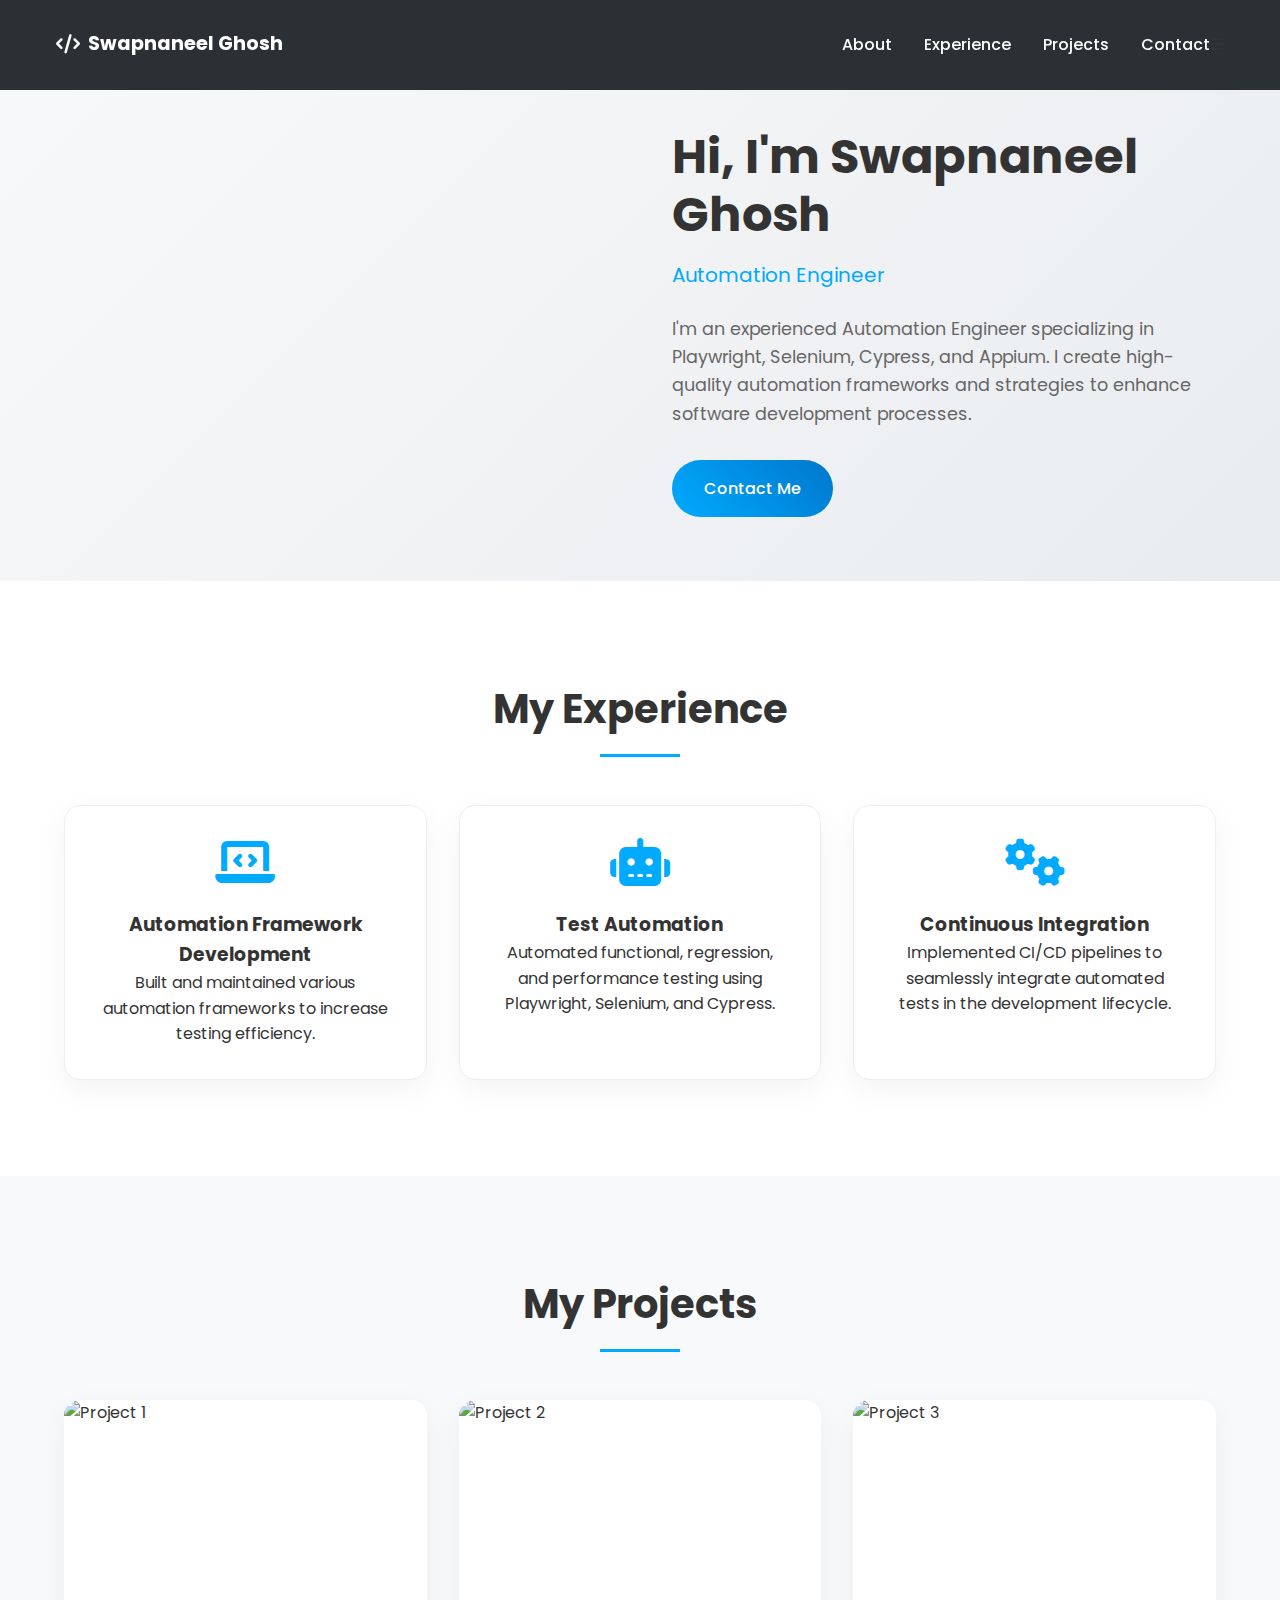
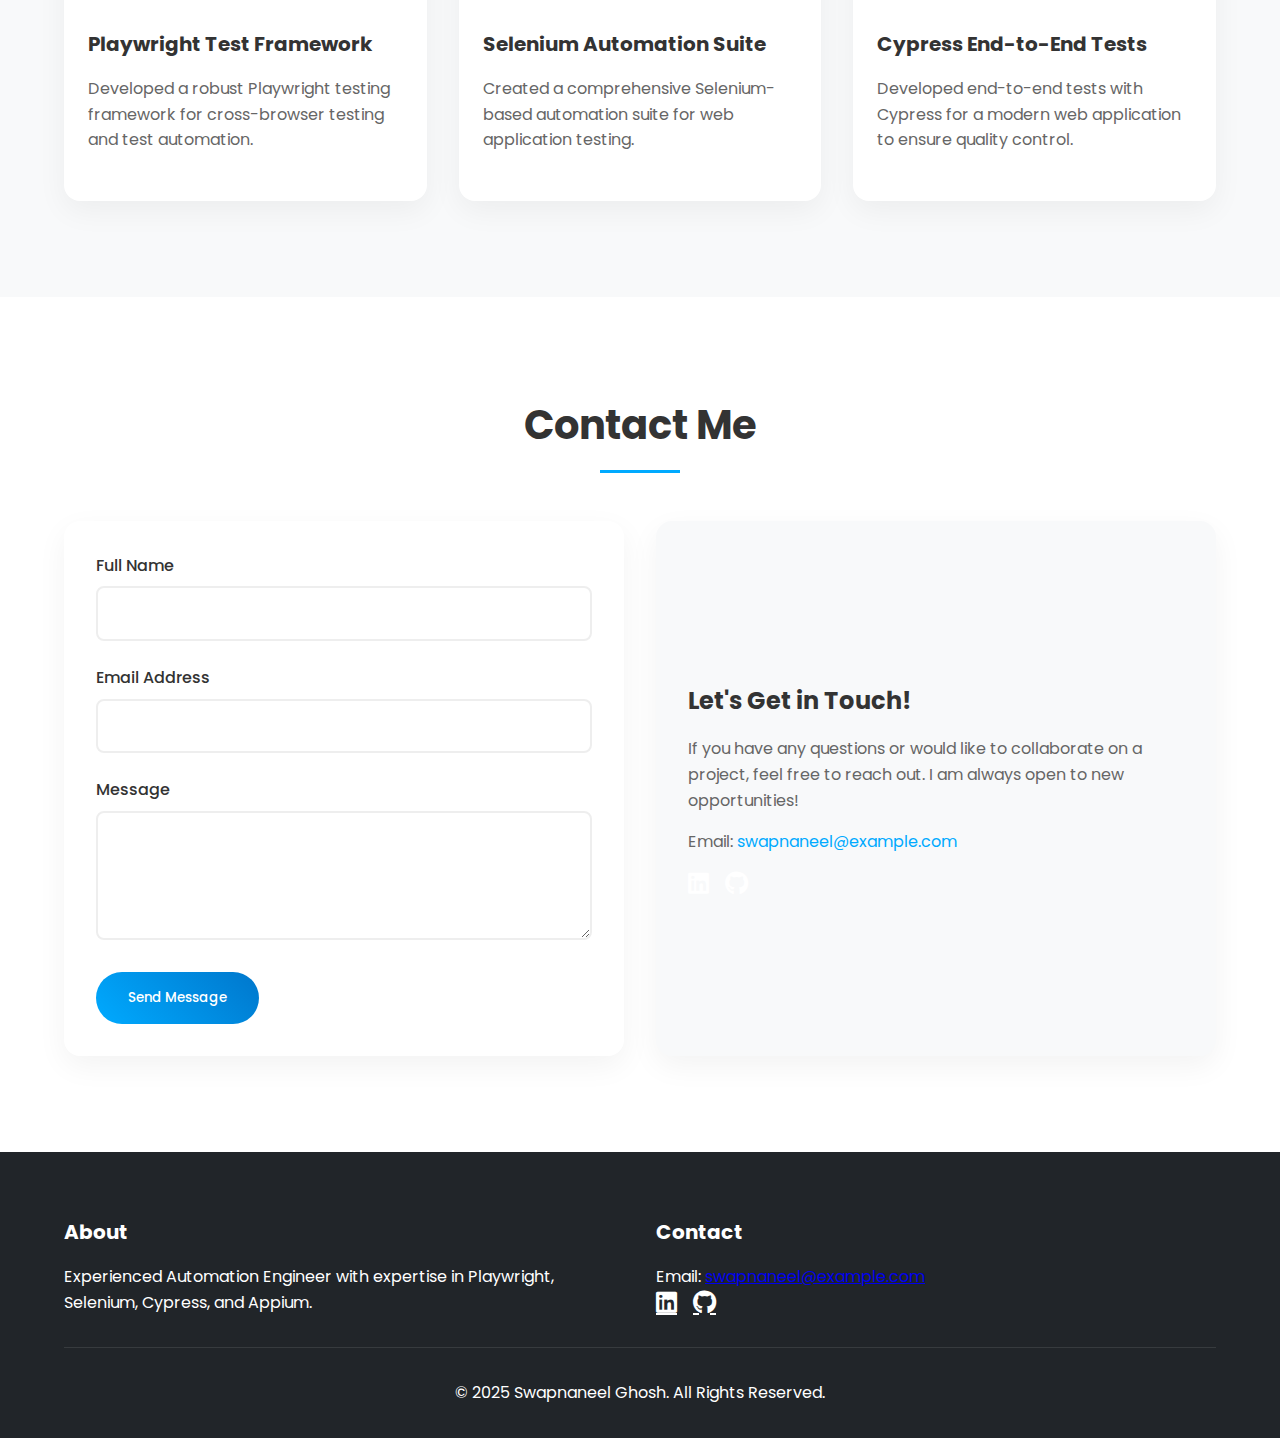
==== commit ca0563ce: "Code cleaned, contact section styles enhanced" ====
--- a/index.html
+++ b/index.html
@@ -22,151 +22,153 @@
                 <i class="fas fa-code"></i>
                 Swapnaneel Ghosh
             </a>
-            <nav>
-                <ul class="nav-links">
-                    <li><a href="#about">About</a></li>
-                    <li><a href="#experience">Experience</a></li>
-                    <li><a href="#projects">Projects</a></li>
-                    <li><a href="#contact">Contact</a></li>
-                </ul>
-                <div class="menu-toggle">
-                    <i class="fas fa-bars"></i>
-                </div>
+            <nav class="nav-links">
+                <a href="#about">About</a>
+                <a href="#experience">Experience</a>
+                <a href="#projects">Projects</a>
+                <a href="#contact">Contact</a>
             </nav>
+            <span class="menu-toggle">
+                <i class="fas fa-bars"></i>
+            </span>
         </div>
     </header>
 
+    <!-- About Section -->
     <section id="about" class="about">
         <div class="container">
             <div class="about-content">
-                <div class="profile-image">
-                    <img src="/api/placeholder/400/400" alt="Swapnaneel Ghosh" class="profile-picture">
+                <img src="profile.jpg" alt="Swapnaneel Ghosh" class="profile-picture animate">
+                <div class="about-text">
+                    <h1>Hi, I'm Swapnaneel Ghosh</h1>
+                    <p class="title">Automation Engineer</p>
+                    <p>
+                        I'm an experienced Automation Engineer specializing in Playwright, Selenium, Cypress, and Appium. I create high-quality automation frameworks and strategies to enhance software development processes.
+                    </p>
+                    <a href="#contact" class="btn">Contact Me</a>
                 </div>
-                <div class="about-text animate">
-                    <h1>Hi, I'm Swapnaneel Ghosh</h1>
-                    <p class="title">Senior Automation Engineer</p>
-                    <p>With over 4 years of experience in test automation, I specialize in building robust and scalable automation frameworks using cutting-edge technologies. My expertise spans across web, mobile, and API testing, helping teams deliver high-quality software efficiently.</p>
-                    <div class="btn-group">
-                        <a href="cv.pdf" class="btn" download>
-                            <i class="fas fa-download"></i> Download CV
-                        </a>
-                        <a href="#contact" class="btn">
-                            <i class="fas fa-envelope"></i> Contact Me
-                        </a>
+            </div>
+        </div>
+    </section>
+
+    <!-- Experience Section -->
+    <section id="experience" class="experience">
+        <div class="container">
+            <h2 class="section-title">My Experience</h2>
+            <div class="experience-grid">
+                <div class="experience-card">
+                    <i class="fas fa-laptop-code"></i>
+                    <h3>Automation Framework Development</h3>
+                    <p>Built and maintained various automation frameworks to increase testing efficiency.</p>
+                </div>
+                <div class="experience-card">
+                    <i class="fas fa-robot"></i>
+                    <h3>Test Automation</h3>
+                    <p>Automated functional, regression, and performance testing using Playwright, Selenium, and Cypress.</p>
+                </div>
+                <div class="experience-card">
+                    <i class="fas fa-cogs"></i>
+                    <h3>Continuous Integration</h3>
+                    <p>Implemented CI/CD pipelines to seamlessly integrate automated tests in the development lifecycle.</p>
+                </div>
+            </div>
+        </div>
+    </section>
+
+    <!-- Projects Section -->
+    <section id="projects" class="projects">
+        <div class="container">
+            <h2 class="section-title">My Projects</h2>
+            <div class="project-grid">
+                <div class="project-card">
+                    <div class="project-image">
+                        <img src="project1.jpg" alt="Project 1">
+                    </div>
+                    <div class="project-content">
+                        <h3>Playwright Test Framework</h3>
+                        <p>Developed a robust Playwright testing framework for cross-browser testing and test automation.</p>
+                    </div>
+                </div>
+                <div class="project-card">
+                    <div class="project-image">
+                        <img src="project2.jpg" alt="Project 2">
+                    </div>
+                    <div class="project-content">
+                        <h3>Selenium Automation Suite</h3>
+                        <p>Created a comprehensive Selenium-based automation suite for web application testing.</p>
+                    </div>
+                </div>
+                <div class="project-card">
+                    <div class="project-image">
+                        <img src="project3.jpg" alt="Project 3">
+                    </div>
+                    <div class="project-content">
+                        <h3>Cypress End-to-End Tests</h3>
+                        <p>Developed end-to-end tests with Cypress for a modern web application to ensure quality control.</p>
                     </div>
                 </div>
             </div>
         </div>
     </section>
 
-    <section id="experience" class="experience">
-        <div class="container">
-            <h2 class="section-title">Technical Expertise</h2>
-            <div class="experience-grid">
-                <div class="experience-card animate">
-                    <i class="fab fa-python"></i>
-                    <h3>Playwright Python</h3>
-                    <p>Advanced expertise in end-to-end automation using Playwright with Python. Specialized in creating maintainable and efficient test frameworks.</p>
-                </div>
-                <div class="experience-card animate">
-                    <i class="fab fa-java"></i>
-                    <h3>Selenium Java</h3>
-                    <p>Extensive experience with Selenium WebDriver and Java, implementing Page Object Model and data-driven testing approaches.</p>
-                </div>
-                <div class="experience-card animate">
-                    <i class="fab fa-js"></i>
-                    <h3>Cypress JavaScript</h3>
-                    <p>Expert in modern web testing using Cypress, implementing CI/CD pipelines and creating comprehensive test coverage.</p>
-                </div>
-                <div class="experience-card animate">
-                    <i class="fab fa-appium"></i>
-                    <h3>Appium</h3>
-                    <p>Experience in mobile automation with Appium, creating cross-platform tests for Android and iOS apps, and integrating them into CI/CD pipelines.</p>
-                </div>
-            </div>
-        </div>
-    </section>
-
-    <section id="projects" class="projects">
-        <div class="container">
-            <h2 class="section-title">My Projects</h2>
-            <div class="project-grid">
-                <div class="project-card animate">
-                    <div class="project-image">
-                        <img src="/api/placeholder/600/400" alt="Project 1">
-                    </div>
-                    <div class="project-content">
-                        <h3>Test Automation Framework</h3>
-                        <p>A robust and scalable test automation framework using Playwright and Python, designed to support web and API testing.</p>
-                    </div>
-                </div>
-                <div class="project-card animate">
-                    <div class="project-image">
-                        <img src="/api/placeholder/600/400" alt="Project 2">
-                    </div>
-                    <div class="project-content">
-                        <h3>Mobile Testing with Appium</h3>
-                        <p>A cross-platform mobile testing framework for Android and iOS apps using Appium, integrated with Jenkins for continuous testing.</p>
-                    </div>
-                </div>
-                <div class="project-card animate">
-                    <div class="project-image">
-                        <img src="/api/placeholder/600/400" alt="Project 3">
-                    </div>
-                    <div class="project-content">
-                        <h3>CI/CD with Cypress</h3>
-                        <p>Setting up CI/CD pipelines for automated testing using Cypress, ensuring quick feedback cycles and high-quality releases.</p>
-                    </div>
-                </div>
-            </div>
-        </div>
-    </section>
-
-    <section id="contact" class="contact">
-        <div class="container">
-            <h2 class="section-title">Contact Me</h2>
-            <div class="contact-form">
-                <form action="#" method="POST">
+    <!-- Contact Section -->
+<section id="contact" class="contact">
+    <div class="container">
+        <h2 class="section-title">Contact Me</h2>
+        <div class="contact-content">
+            <!-- Left Side: Contact Form -->
+            <div class="contact-form-container">
+                <form action="#" class="contact-form">
                     <div class="form-group">
-                        <label for="name">Name</label>
-                        <input type="text" id="name" name="name" class="form-control" required>
+                        <label for="name">Full Name</label>
+                        <input type="text" id="name" class="form-control" required>
                     </div>
                     <div class="form-group">
-                        <label for="email">Email</label>
-                        <input type="email" id="email" name="email" class="form-control" required>
+                        <label for="email">Email Address</label>
+                        <input type="email" id="email" class="form-control" required>
                     </div>
                     <div class="form-group">
                         <label for="message">Message</label>
-                        <textarea id="message" name="message" class="form-control" rows="4" required></textarea>
+                        <textarea id="message" class="form-control" rows="4" required></textarea>
                     </div>
                     <button type="submit" class="btn">Send Message</button>
                 </form>
             </div>
+
+            <!-- Right Side: Contact Information -->
+            <div class="contact-info">
+                <h3>Let's Get in Touch!</h3>
+                <p>If you have any questions or would like to collaborate on a project, feel free to reach out. I am always open to new opportunities!</p>
+                <p>Email: <a href="mailto:swapnaneel@example.com">swapnaneel@example.com</a></p>
+                <div class="social-links">
+                    <a href="#" class="fab fa-linkedin"></a>
+                    <a href="#" class="fab fa-github"></a>
+                </div>
+            </div>
         </div>
-    </section>
+    </div>
+</section>
 
+
+    <!-- Footer -->
     <footer class="footer">
         <div class="container">
             <div class="footer-content">
                 <div class="footer-section">
                     <h3>About</h3>
-                    <p>I'm an experienced Automation Engineer with a focus on creating efficient test automation frameworks and ensuring high-quality software through testing.</p>
+                    <p>Experienced Automation Engineer with expertise in Playwright, Selenium, Cypress, and Appium.</p>
                 </div>
                 <div class="footer-section">
                     <h3>Contact</h3>
-                    <p>Email: <a href="mailto:swapnaneel.ghosh@example.com">swapnaneel.ghosh@example.com</a></p>
-                    <p>Phone: +123 456 7890</p>
-                </div>
-                <div class="footer-section">
-                    <h3>Follow Me</h3>
+                    <p>Email: <a href="mailto:swapnaneel@example.com">swapnaneel@example.com</a></p>
                     <div class="social-links">
-                        <a href="https://linkedin.com/in/swapnaneelghosh" target="_blank"><i class="fab fa-linkedin"></i></a>
-                        <a href="https://github.com/swapnaneelghosh" target="_blank"><i class="fab fa-github"></i></a>
+                        <a href="#" class="fab fa-linkedin"></a>
+                        <a href="#" class="fab fa-github"></a>
                     </div>
                 </div>
             </div>
             <div class="footer-bottom">
-                <p>&copy; 2025 Swapnaneel Ghosh. All rights reserved.</p>
+                <p>&copy; 2025 Swapnaneel Ghosh. All Rights Reserved.</p>
             </div>
         </div>
     </footer>
--- a/style.css
+++ b/style.css
@@ -1,7 +1,7 @@
 /* Reset and Base Styles */
 :root {
     --primary-color: #00aaff;
-    --secondary-color: #ff00ff;
+    --secondary-color: #0077cc; /* Professional blue */
     --text-color: #333;
     --bg-light: #f8f9fa;
     --bg-dark: #212529;
@@ -39,13 +39,13 @@
     width: 100%;
     background: rgba(33, 37, 41, 0.95);
     backdrop-filter: blur(10px);
-    padding: 1rem;
+    padding: 1.5rem;
     z-index: 1000;
     transition: var(--transition);
 }
 
 .header.scrolled {
-    padding: 0.8rem;
+    padding: 1rem; /* Reduced padding on scroll */
     box-shadow: 0 2px 10px rgba(0, 0, 0, 0.1);
 }
 
@@ -53,13 +53,14 @@
     display: flex;
     justify-content: space-between;
     align-items: center;
+    width: 100%;
     max-width: 1200px;
     margin: 0 auto;
     padding: 0 1rem;
 }
 
 .logo {
-    font-size: 1.5rem;
+    font-size: 1.2rem;
     font-weight: 700;
     color: white;
     text-decoration: none;
@@ -75,6 +76,8 @@
 .nav-links {
     display: flex;
     gap: 2rem;
+    align-items: center;
+    margin-left: auto;
 }
 
 .nav-links a {
@@ -98,6 +101,11 @@
 
 .nav-links a:hover::after {
     width: 100%;
+}
+
+/* Active Link Styling */
+.nav-links a.active {
+    color: var(--secondary-color);
 }
 
 /* Enhanced About Section */
@@ -258,6 +266,12 @@
     background: white;
 }
 
+.contact-content {
+    display: grid;
+    grid-template-columns: 1fr 1fr;
+    gap: 2rem;
+}
+
 .contact-form {
     max-width: 600px;
     margin: 0 auto;
@@ -309,6 +323,49 @@
     box-shadow: 0 10px 20px rgba(0, 0, 0, 0.1);
 }
 
+.contact-info {
+    display: flex;
+    flex-direction: column;
+    justify-content: center;
+    align-items: flex-start;
+    padding: 2rem;
+    background: #f8f9fa;
+    border-radius: 1rem;
+    box-shadow: 0 10px 30px rgba(0, 0, 0, 0.05);
+}
+
+.contact-info h3 {
+    margin-bottom: 1rem;
+    font-size: 1.5rem;
+}
+
+.contact-info p {
+    margin-bottom: 1rem;
+    font-size: 1rem;
+    color: #666;
+}
+
+.contact-info a {
+    color: var(--primary-color);
+    text-decoration: none;
+}
+
+.social-links {
+    display: flex;
+    gap: 1rem;
+}
+
+.social-links a {
+    color: var(--primary-color);
+    font-size: 1.5rem;
+    transition: var(--transition);
+}
+
+.social-links a:hover {
+    color: var(--secondary-color);
+}
+
+
 /* Enhanced Footer */
 .footer {
     background: var(--bg-dark);
@@ -348,6 +405,7 @@
     padding-top: 2rem;
     border-top: 1px solid rgba(255, 255, 255, 0.1);
 }
+
 
 /* Responsive Design */
 @media (max-width: 768px) {
@@ -385,6 +443,13 @@
     .profile-picture {
         margin: 0 auto;
     }
+    .contact-content {
+        grid-template-columns: 1fr; /* Stack form and info on smaller screens */
+    }
+
+    .contact-info {
+        margin-top: 2rem;
+    }
 }
 
 /* Animations */
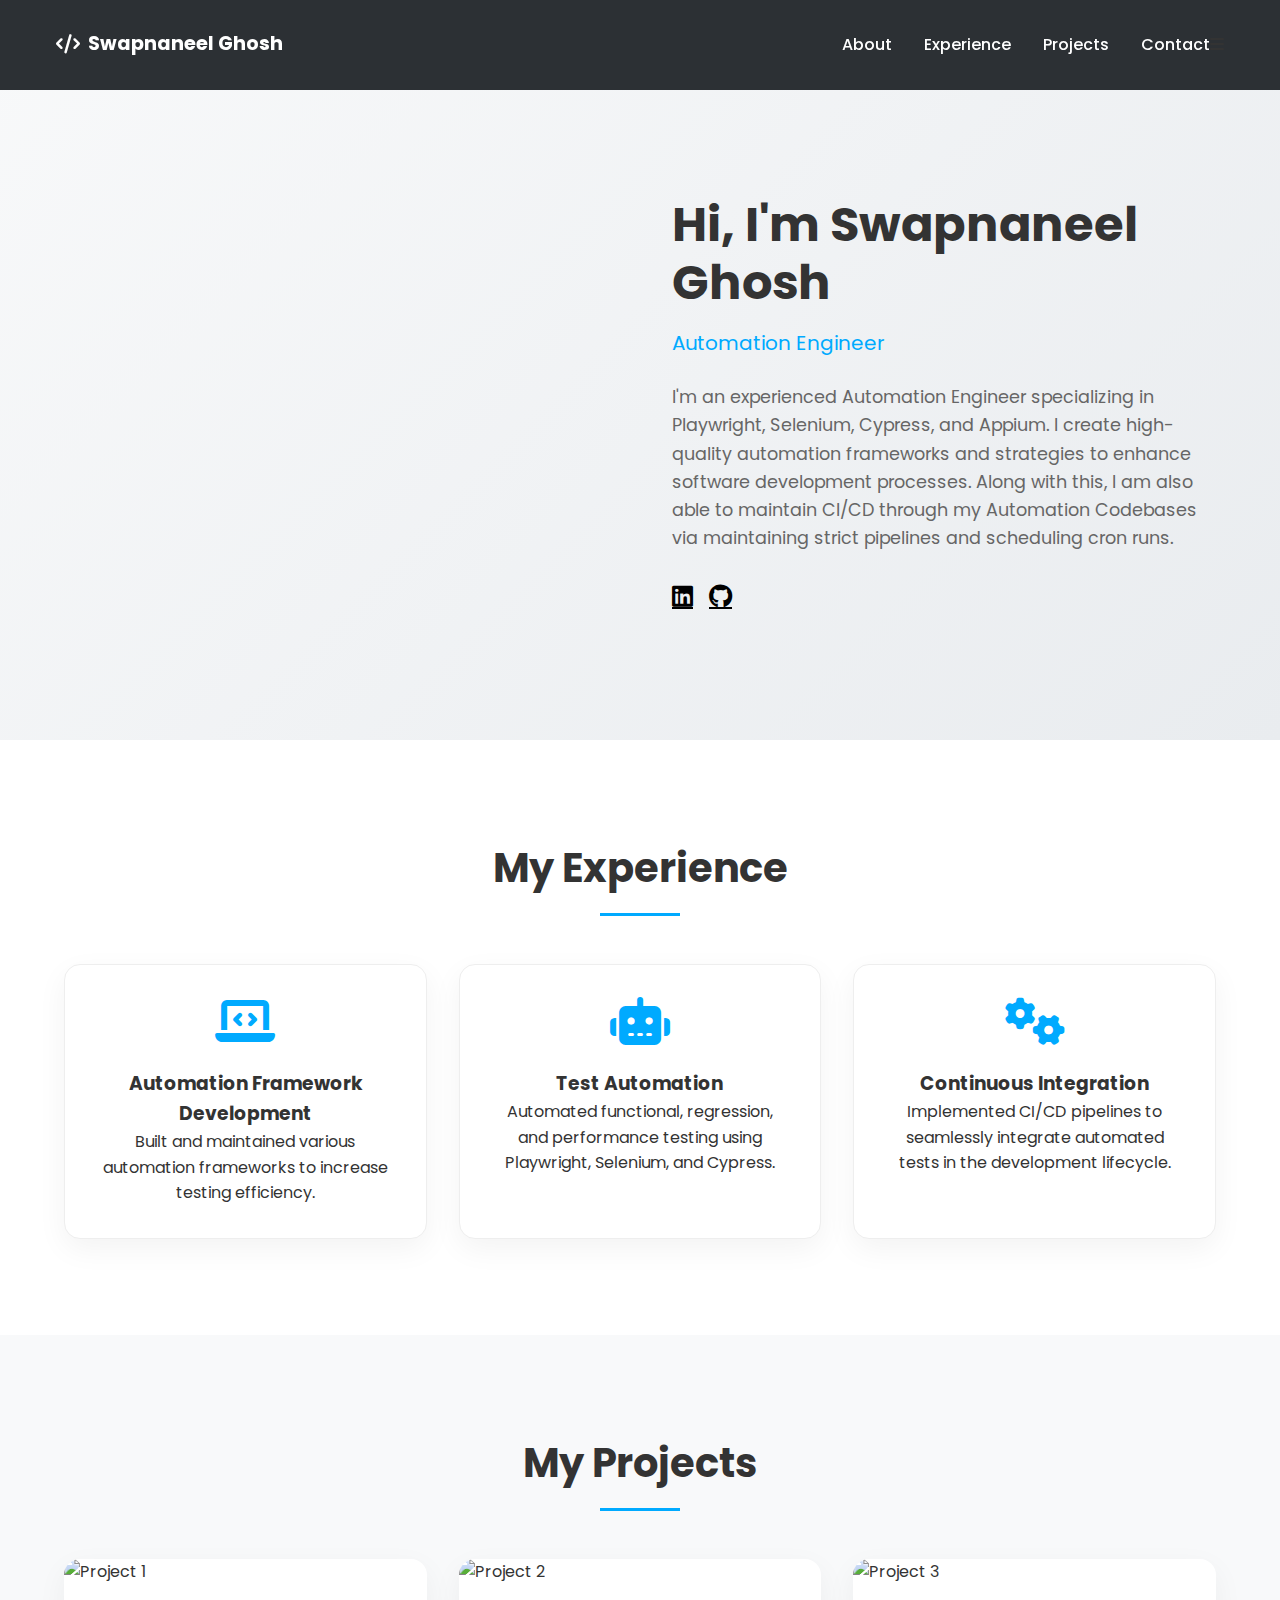
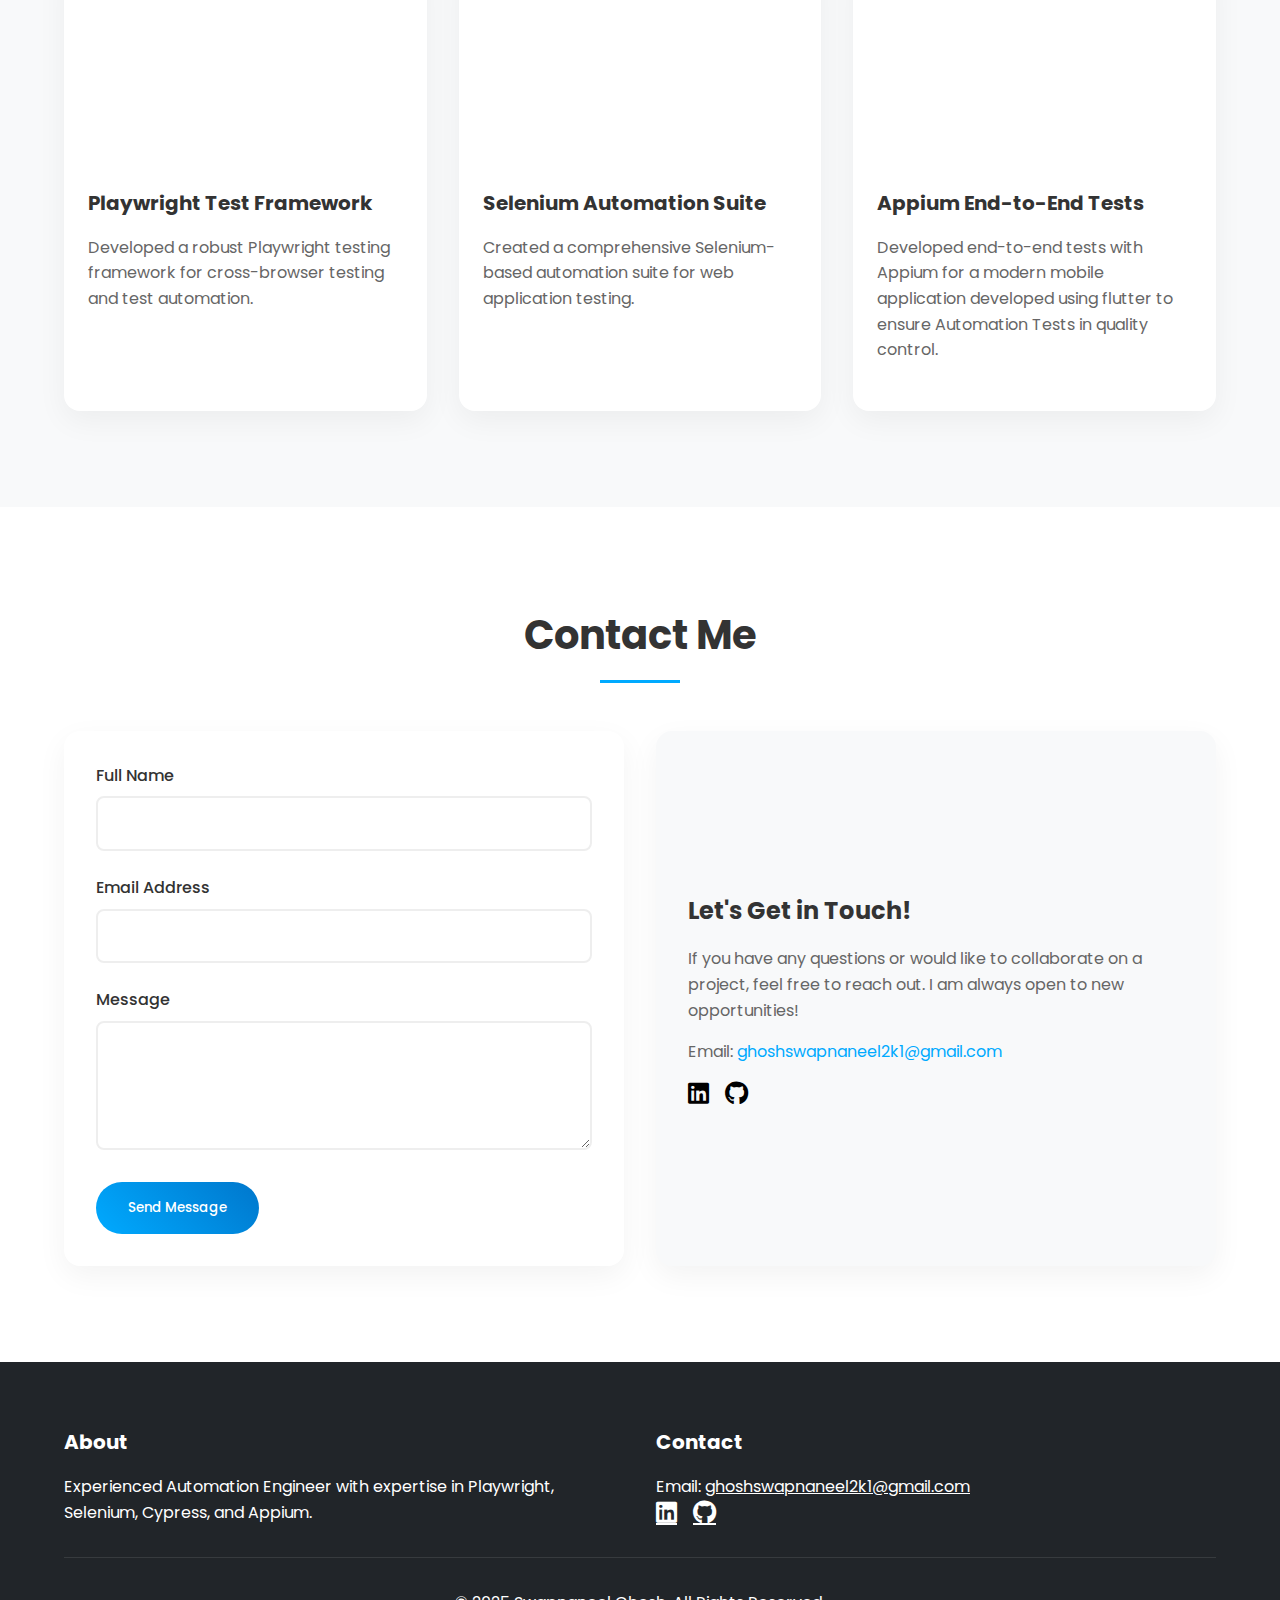
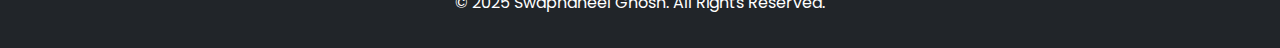
==== commit a8b1dd52: "index.html altered" ====
--- a/index.html
+++ b/index.html
@@ -1,178 +1,242 @@
 <!DOCTYPE html>
 <html lang="en">
-<head>
-    <meta charset="UTF-8">
-    <meta name="viewport" content="width=device-width, initial-scale=1.0">
-    <meta name="description" content="Swapnaneel Ghosh - Experienced Automation Engineer specializing in Playwright, Selenium, Cypress, and Appium">
-    <meta name="keywords" content="automation engineer, playwright, selenium, cypress, appium, test automation">
-    <meta name="author" content="Swapnaneel Ghosh">
+  <head>
+    <meta charset="UTF-8" />
+    <meta name="viewport" content="width=device-width, initial-scale=1.0" />
+    <meta
+      name="description"
+      content="Swapnaneel Ghosh - Experienced Automation Engineer specializing in Playwright, Selenium, Cypress, and Appium"
+    />
+    <meta
+      name="keywords"
+      content="automation engineer, playwright, selenium, cypress, appium, test automation"
+    />
+    <meta name="author" content="Swapnaneel Ghosh" />
     <title>Swapnaneel Ghosh | Automation Engineer</title>
-    
+
     <!-- Preload critical assets -->
-    <link rel="preconnect" href="https://fonts.googleapis.com">
-    <link rel="preconnect" href="https://fonts.gstatic.com" crossorigin>
-    <link href="https://fonts.googleapis.com/css2?family=Poppins:wght@400;500;600;700&display=swap" rel="stylesheet">
-    <link rel="stylesheet" href="https://cdnjs.cloudflare.com/ajax/libs/font-awesome/6.6.0/css/all.min.css">
-    <link rel="stylesheet" href="style.css">
-</head>
-<body>
+    <link rel="preconnect" href="https://fonts.googleapis.com" />
+    <link rel="preconnect" href="https://fonts.gstatic.com" crossorigin />
+    <link
+      href="https://fonts.googleapis.com/css2?family=Poppins:wght@400;500;600;700&display=swap"
+      rel="stylesheet"
+    />
+    <link
+      rel="stylesheet"
+      href="https://cdnjs.cloudflare.com/ajax/libs/font-awesome/6.6.0/css/all.min.css"
+    />
+    <link rel="stylesheet" href="style.css" />
+  </head>
+  <body>
     <header class="header">
-        <div class="nav-container">
-            <a href="#" class="logo">
-                <i class="fas fa-code"></i>
-                Swapnaneel Ghosh
-            </a>
-            <nav class="nav-links">
-                <a href="#about">About</a>
-                <a href="#experience">Experience</a>
-                <a href="#projects">Projects</a>
-                <a href="#contact">Contact</a>
-            </nav>
-            <span class="menu-toggle">
-                <i class="fas fa-bars"></i>
-            </span>
-        </div>
+      <div class="nav-container">
+        <a href="#" class="logo">
+          <i class="fas fa-code"></i>
+          Swapnaneel Ghosh
+        </a>
+        <nav class="nav-links">
+          <a href="#about">About</a>
+          <a href="#experience">Experience</a>
+          <a href="#projects">Projects</a>
+          <a href="#contact">Contact</a>
+        </nav>
+        <span class="menu-toggle">
+          <i class="fas fa-bars"></i>
+        </span>
+      </div>
     </header>
 
     <!-- About Section -->
     <section id="about" class="about">
-        <div class="container">
-            <div class="about-content">
-                <img src="profile.jpg" alt="Swapnaneel Ghosh" class="profile-picture animate">
-                <div class="about-text">
-                    <h1>Hi, I'm Swapnaneel Ghosh</h1>
-                    <p class="title">Automation Engineer</p>
-                    <p>
-                        I'm an experienced Automation Engineer specializing in Playwright, Selenium, Cypress, and Appium. I create high-quality automation frameworks and strategies to enhance software development processes.
-                    </p>
-                    <a href="#contact" class="btn">Contact Me</a>
-                </div>
-            </div>
-        </div>
+      <div class="container">
+        <div class="about-content">
+          <img
+            src="images/dp.jpg"
+            alt="Swapnaneel Ghosh"
+            class="profile-picture animate"
+          />
+          <div class="about-text">
+            <h1>Hi, I'm Swapnaneel Ghosh</h1>
+            <p class="title">Automation Engineer</p>
+            <p>
+              I'm an experienced Automation Engineer specializing in Playwright,
+              Selenium, Cypress, and Appium. I create high-quality automation
+              frameworks and strategies to enhance software development
+              processes. Along with this, I am also able to maintain CI/CD
+              through my Automation Codebases via maintaining strict pipelines
+              and scheduling cron runs.
+            </p>
+            <div class="social-links">
+              <a href="#" class="fab fa-linkedin" style="color: black"></a>
+              <a href="#" class="fab fa-github" style="color: black"></a>
+            </div>
+          </div>
+        </div>
+      </div>
     </section>
 
     <!-- Experience Section -->
     <section id="experience" class="experience">
-        <div class="container">
-            <h2 class="section-title">My Experience</h2>
-            <div class="experience-grid">
-                <div class="experience-card">
-                    <i class="fas fa-laptop-code"></i>
-                    <h3>Automation Framework Development</h3>
-                    <p>Built and maintained various automation frameworks to increase testing efficiency.</p>
-                </div>
-                <div class="experience-card">
-                    <i class="fas fa-robot"></i>
-                    <h3>Test Automation</h3>
-                    <p>Automated functional, regression, and performance testing using Playwright, Selenium, and Cypress.</p>
-                </div>
-                <div class="experience-card">
-                    <i class="fas fa-cogs"></i>
-                    <h3>Continuous Integration</h3>
-                    <p>Implemented CI/CD pipelines to seamlessly integrate automated tests in the development lifecycle.</p>
-                </div>
-            </div>
-        </div>
+      <div class="container">
+        <h2 class="section-title">My Experience</h2>
+        <div class="experience-grid">
+          <div class="experience-card">
+            <i class="fas fa-laptop-code"></i>
+            <h3>Automation Framework Development</h3>
+            <p>
+              Built and maintained various automation frameworks to increase
+              testing efficiency.
+            </p>
+          </div>
+          <div class="experience-card">
+            <i class="fas fa-robot"></i>
+            <h3>Test Automation</h3>
+            <p>
+              Automated functional, regression, and performance testing using
+              Playwright, Selenium, and Cypress.
+            </p>
+          </div>
+          <div class="experience-card">
+            <i class="fas fa-cogs"></i>
+            <h3>Continuous Integration</h3>
+            <p>
+              Implemented CI/CD pipelines to seamlessly integrate automated
+              tests in the development lifecycle.
+            </p>
+          </div>
+        </div>
+      </div>
     </section>
 
     <!-- Projects Section -->
     <section id="projects" class="projects">
-        <div class="container">
-            <h2 class="section-title">My Projects</h2>
-            <div class="project-grid">
-                <div class="project-card">
-                    <div class="project-image">
-                        <img src="project1.jpg" alt="Project 1">
-                    </div>
-                    <div class="project-content">
-                        <h3>Playwright Test Framework</h3>
-                        <p>Developed a robust Playwright testing framework for cross-browser testing and test automation.</p>
-                    </div>
-                </div>
-                <div class="project-card">
-                    <div class="project-image">
-                        <img src="project2.jpg" alt="Project 2">
-                    </div>
-                    <div class="project-content">
-                        <h3>Selenium Automation Suite</h3>
-                        <p>Created a comprehensive Selenium-based automation suite for web application testing.</p>
-                    </div>
-                </div>
-                <div class="project-card">
-                    <div class="project-image">
-                        <img src="project3.jpg" alt="Project 3">
-                    </div>
-                    <div class="project-content">
-                        <h3>Cypress End-to-End Tests</h3>
-                        <p>Developed end-to-end tests with Cypress for a modern web application to ensure quality control.</p>
-                    </div>
-                </div>
-            </div>
-        </div>
+      <div class="container">
+        <h2 class="section-title">My Projects</h2>
+        <div class="project-grid">
+          <div class="project-card">
+            <div class="project-image">
+              <img src="images/Playwright.png" alt="Project 1" />
+            </div>
+            <div class="project-content">
+              <h3>Playwright Test Framework</h3>
+              <p>
+                Developed a robust Playwright testing framework for
+                cross-browser testing and test automation.
+              </p>
+            </div>
+          </div>
+          <div class="project-card">
+            <div class="project-image">
+              <img src="images/Selenium_Logo.png" alt="Project 2" />
+            </div>
+            <div class="project-content">
+              <h3>Selenium Automation Suite</h3>
+              <p>
+                Created a comprehensive Selenium-based automation suite for web
+                application testing.
+              </p>
+            </div>
+          </div>
+          <div class="project-card">
+            <div class="project-image">
+              <img src="images/Appium.png" alt="Project 3" />
+            </div>
+            <div class="project-content">
+              <h3>Appium End-to-End Tests</h3>
+              <p>
+                Developed end-to-end tests with Appium for a modern mobile
+                application developed using flutter to ensure Automation Tests
+                in quality control.
+              </p>
+            </div>
+          </div>
+        </div>
+      </div>
     </section>
 
     <!-- Contact Section -->
-<section id="contact" class="contact">
-    <div class="container">
+    <section id="contact" class="contact">
+      <div class="container">
         <h2 class="section-title">Contact Me</h2>
         <div class="contact-content">
-            <!-- Left Side: Contact Form -->
-            <div class="contact-form-container">
-                <form action="#" class="contact-form">
-                    <div class="form-group">
-                        <label for="name">Full Name</label>
-                        <input type="text" id="name" class="form-control" required>
-                    </div>
-                    <div class="form-group">
-                        <label for="email">Email Address</label>
-                        <input type="email" id="email" class="form-control" required>
-                    </div>
-                    <div class="form-group">
-                        <label for="message">Message</label>
-                        <textarea id="message" class="form-control" rows="4" required></textarea>
-                    </div>
-                    <button type="submit" class="btn">Send Message</button>
-                </form>
-            </div>
-
-            <!-- Right Side: Contact Information -->
-            <div class="contact-info">
-                <h3>Let's Get in Touch!</h3>
-                <p>If you have any questions or would like to collaborate on a project, feel free to reach out. I am always open to new opportunities!</p>
-                <p>Email: <a href="mailto:swapnaneel@example.com">swapnaneel@example.com</a></p>
-                <div class="social-links">
-                    <a href="#" class="fab fa-linkedin"></a>
-                    <a href="#" class="fab fa-github"></a>
-                </div>
-            </div>
-        </div>
-    </div>
-</section>
-
+          <!-- Left Side: Contact Form -->
+          <div class="contact-form-container">
+            <form action="#" class="contact-form">
+              <div class="form-group">
+                <label for="name">Full Name</label>
+                <input type="text" id="name" class="form-control" required />
+              </div>
+              <div class="form-group">
+                <label for="email">Email Address</label>
+                <input type="email" id="email" class="form-control" required />
+              </div>
+              <div class="form-group">
+                <label for="message">Message</label>
+                <textarea
+                  id="message"
+                  class="form-control"
+                  rows="4"
+                  required
+                ></textarea>
+              </div>
+              <button type="submit" class="btn">Send Message</button>
+            </form>
+          </div>
+
+          <!-- Right Side: Contact Information -->
+          <div class="contact-info">
+            <h3>Let's Get in Touch!</h3>
+            <p>
+              If you have any questions or would like to collaborate on a
+              project, feel free to reach out. I am always open to new
+              opportunities!
+            </p>
+            <p>
+              Email:
+              <a href="mailto:swapnaneel@example.com"
+                >ghoshswapnaneel2k1@gmail.com</a
+              >
+            </p>
+            <div class="social-links">
+              <a href="#" class="fab fa-linkedin" style="color: black"></a>
+              <a href="#" class="fab fa-github" style="color: black"></a>
+            </div>
+          </div>
+        </div>
+      </div>
+    </section>
 
     <!-- Footer -->
     <footer class="footer">
-        <div class="container">
-            <div class="footer-content">
-                <div class="footer-section">
-                    <h3>About</h3>
-                    <p>Experienced Automation Engineer with expertise in Playwright, Selenium, Cypress, and Appium.</p>
-                </div>
-                <div class="footer-section">
-                    <h3>Contact</h3>
-                    <p>Email: <a href="mailto:swapnaneel@example.com">swapnaneel@example.com</a></p>
-                    <div class="social-links">
-                        <a href="#" class="fab fa-linkedin"></a>
-                        <a href="#" class="fab fa-github"></a>
-                    </div>
-                </div>
-            </div>
-            <div class="footer-bottom">
-                <p>&copy; 2025 Swapnaneel Ghosh. All Rights Reserved.</p>
-            </div>
-        </div>
+      <div class="container">
+        <div class="footer-content">
+          <div class="footer-section">
+            <h3>About</h3>
+            <p>
+              Experienced Automation Engineer with expertise in Playwright,
+              Selenium, Cypress, and Appium.
+            </p>
+          </div>
+          <div class="footer-section">
+            <h3>Contact</h3>
+            <p>
+              Email:
+              <a href="mailto:ghoshswapnaneel2k1@gmail.com" style="color: white"
+                >ghoshswapnaneel2k1@gmail.com</a
+              >
+            </p>
+            <div class="social-links">
+              <a href="#" class="fab fa-linkedin"></a>
+              <a href="#" class="fab fa-github"></a>
+            </div>
+          </div>
+        </div>
+        <div class="footer-bottom">
+          <p>&copy; 2025 Swapnaneel Ghosh. All Rights Reserved.</p>
+        </div>
+      </div>
     </footer>
 
     <script src="script.js"></script>
-</body>
+  </body>
 </html>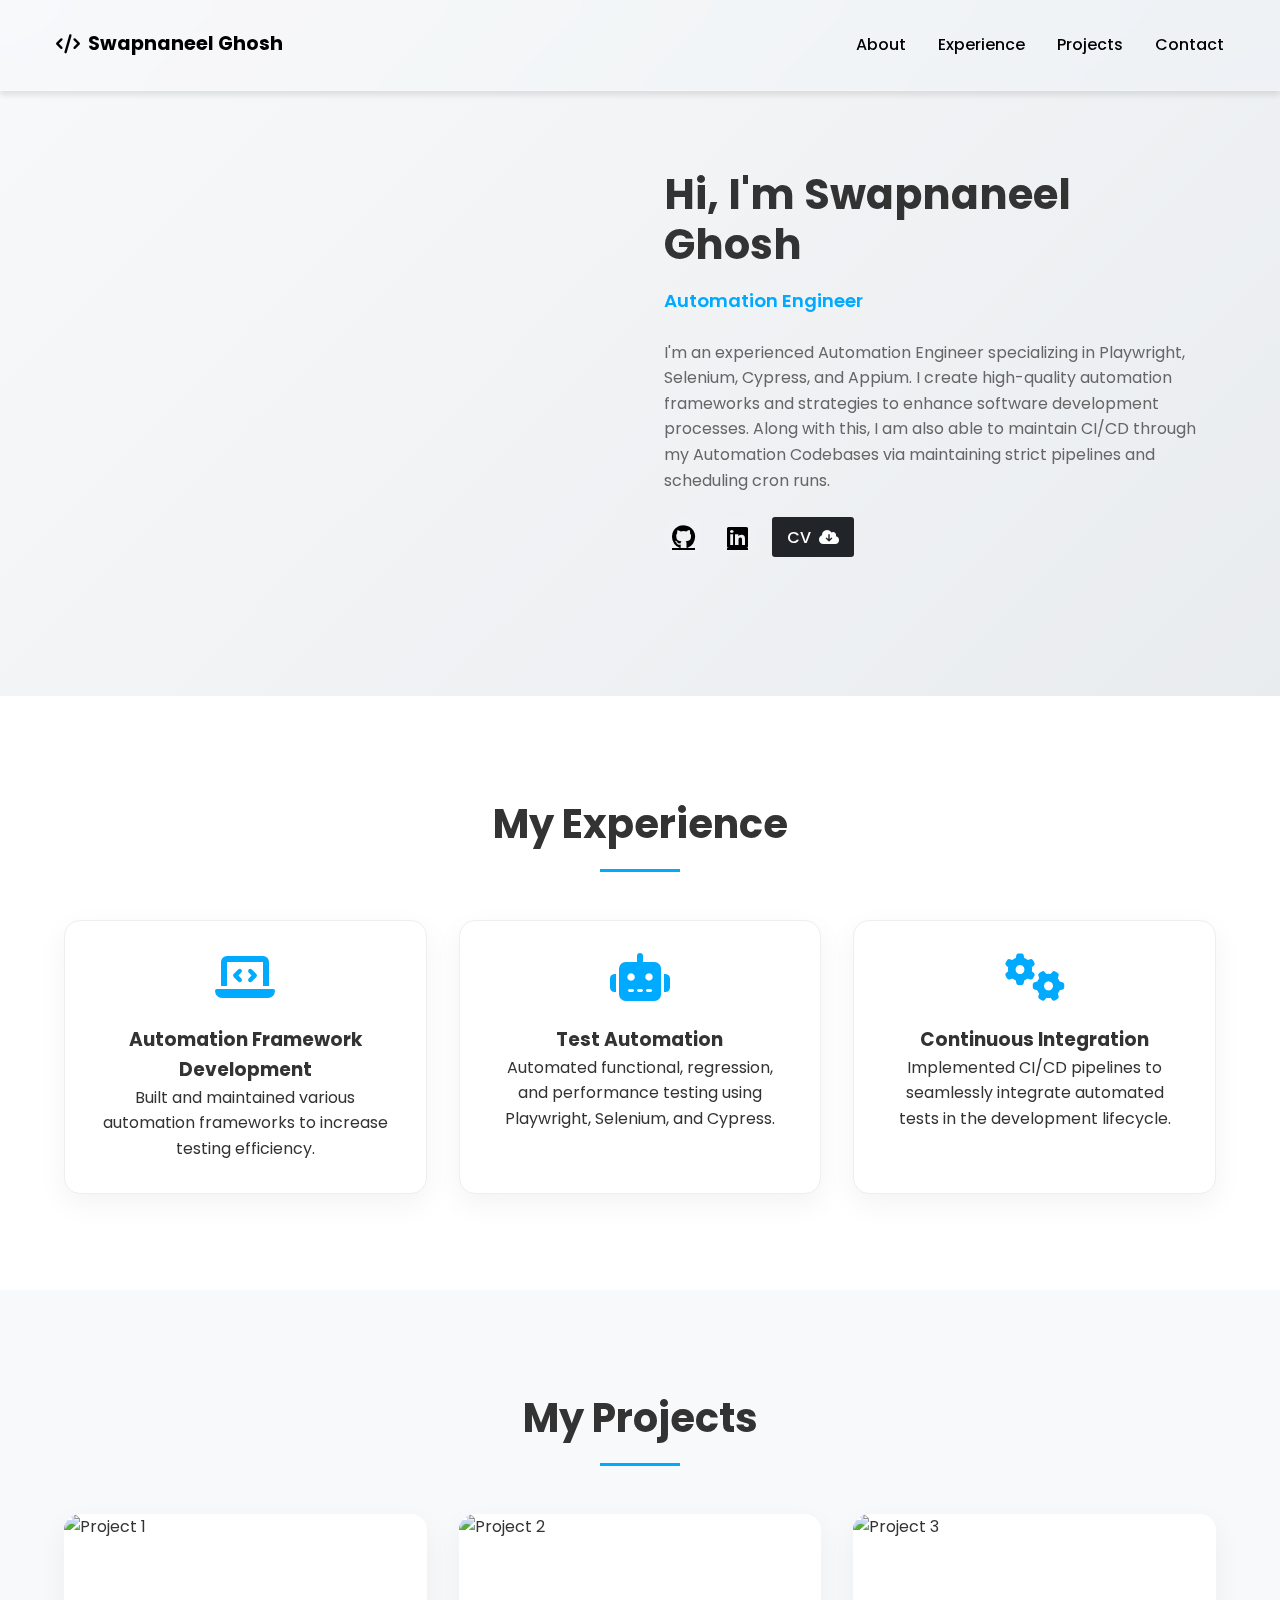
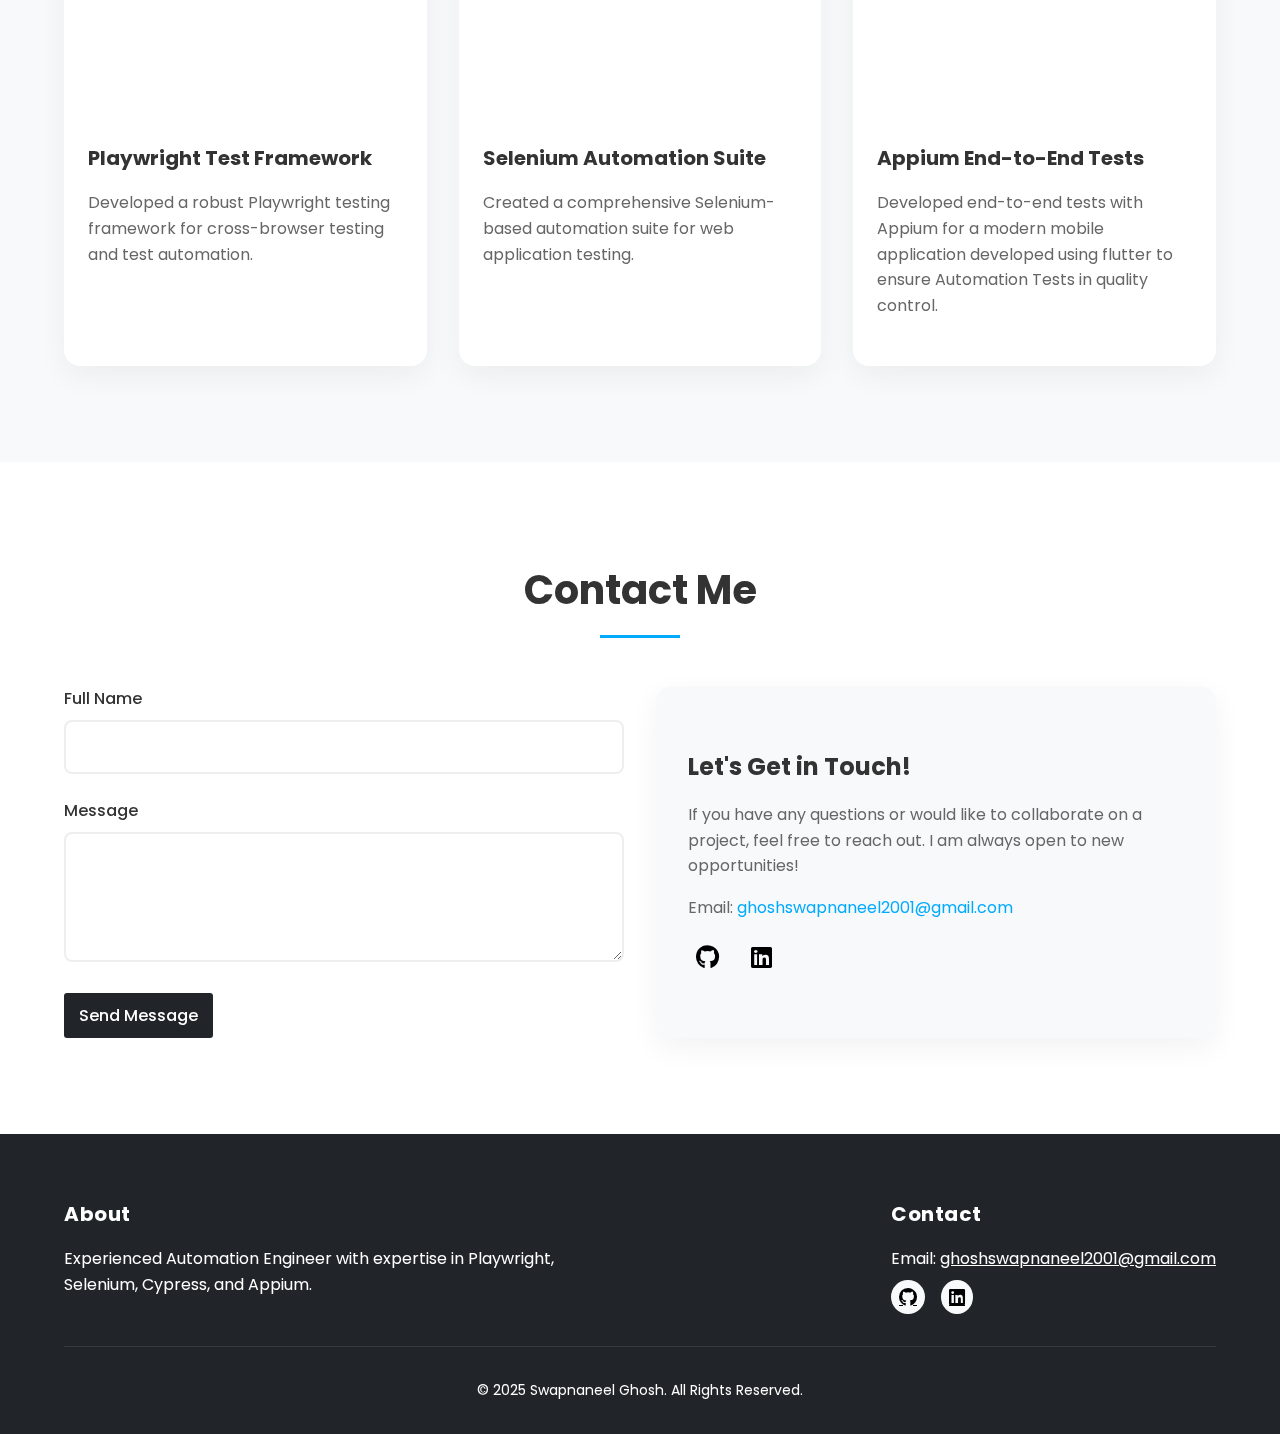
==== commit 550d7e4c: "Everything has been modified" ====
--- a/index.html
+++ b/index.html
@@ -3,16 +3,54 @@
   <head>
     <meta charset="UTF-8" />
     <meta name="viewport" content="width=device-width, initial-scale=1.0" />
+
+    <!-- Enhanced Meta Tags for SEO -->
+    <title>
+      Swapnaneel Ghosh - Automation Engineer | Playwright, Selenium & Cypress
+      Specialist
+    </title>
     <meta
       name="description"
-      content="Swapnaneel Ghosh - Experienced Automation Engineer specializing in Playwright, Selenium, Cypress, and Appium"
+      content="Swapnaneel Ghosh is an Automation Engineer specializing in Playwright, Selenium, Cypress, and Appium. Expert in building robust automation frameworks and CI/CD pipelines."
     />
     <meta
       name="keywords"
-      content="automation engineer, playwright, selenium, cypress, appium, test automation"
+      content="Swapnaneel Ghosh, Automation Engineer, Test Automation Expert, Playwright Testing, Selenium Automation, Cypress Framework, Appium Testing, CI/CD Implementation, Software Quality Assurance, Test Framework Architecture"
     />
     <meta name="author" content="Swapnaneel Ghosh" />
-    <title>Swapnaneel Ghosh | Automation Engineer</title>
+
+    <!-- Open Graph Meta Tags for Social Sharing -->
+    <meta
+      property="og:title"
+      content="Swapnaneel Ghosh - Automation Engineer"
+    />
+    <meta
+      property="og:description"
+      content="Automation Engineer specializing in Playwright, Selenium, Cypress, and Appium with expertise in CI/CD implementation."
+    />
+    <meta property="og:image" content="/images/dp.jpg" />
+    <meta property="og:url" content="https://sw1pgh.github.io/Swapnaneel_Ghosh_Portfolio/" />
+    <meta property="og:type" content="website" />
+
+    <!-- Twitter Card Meta Tags -->
+    <meta name="twitter:card" content="summary_large_image" />
+    <meta
+      name="twitter:title"
+      content="Swapnaneel Ghosh - Automation Engineer"
+    />
+    <meta
+      name="twitter:description"
+      content="Automation Engineer specializing in Playwright, Selenium, Cypress, and Appium with expertise in CI/CD implementation."
+    />
+    <meta name="twitter:image" content="/images/dp.jpg" />
+
+    <!-- Technical SEO Meta Tags -->
+    <meta name="robots" content="index, follow" />
+    <meta name="googlebot" content="index, follow" />
+    <link
+      rel="canonical"
+      href="https://sw1pgh.github.io/Swapnaneel_Ghosh_Portfolio/"
+    />
 
     <!-- Preload critical assets -->
     <link rel="preconnect" href="https://fonts.googleapis.com" />
@@ -26,6 +64,33 @@
       href="https://cdnjs.cloudflare.com/ajax/libs/font-awesome/6.6.0/css/all.min.css"
     />
     <link rel="stylesheet" href="style.css" />
+
+    <!-- JSON-LD Schema Markup -->
+    <script type="application/ld+json">
+      {
+        "@context": "https://schema.org",
+        "@type": "Person",
+        "name": "Swapnaneel Ghosh",
+        "jobTitle": "Automation Engineer",
+        "description": "Expert Automation Engineer specializing in Playwright, Selenium, Cypress, and Appium",
+        "image": "/images/dp.jpg",
+        "url": "https://sw1pgh.github.io/Swapnaneel_Ghosh_Portfolio/",
+        "email": "ghoshswapnaneel2001@gmail.com",
+        "sameAs": [
+          "https://www.linkedin.com/in/swapnaneelghosh",
+          "https://github.com/swapnaneelghosh"
+        ],
+        "knowsAbout": [
+          "Test Automation",
+          "Playwright",
+          "Selenium",
+          "Cypress",
+          "Appium",
+          "CI/CD",
+          "Quality Assurance"
+        ]
+      }
+    </script>
   </head>
   <body>
     <header class="header">
@@ -67,8 +132,19 @@
               and scheduling cron runs.
             </p>
             <div class="social-links">
-              <a href="#" class="fab fa-linkedin" style="color: black"></a>
-              <a href="#" class="fab fa-github" style="color: black"></a>
+              <a
+                href="https://github.com/sw1pgh"
+                class="fab fa-github"
+                style="color: black"
+              ></a>
+              <a
+                href="https://www.linkedin.com/in/swapnaneel-ghosh-11054221b/?originalSubdomain=in"
+                class="fab fa-linkedin"
+                style="color: black"
+              ></a>
+              <button class="download-cv">
+                CV &nbsp;<i class="fa-solid fa-cloud-arrow-down"></i>
+              </button>
             </div>
           </div>
         </div>
@@ -161,19 +237,25 @@
         <div class="contact-content">
           <!-- Left Side: Contact Form -->
           <div class="contact-form-container">
-            <form action="#" class="contact-form">
+            <form
+              action="https://formsubmit.co/ghoshswapnaneel2001@gmail.com"
+              method="POST"
+            >
               <div class="form-group">
                 <label for="name">Full Name</label>
-                <input type="text" id="name" class="form-control" required />
-              </div>
-              <div class="form-group">
-                <label for="email">Email Address</label>
-                <input type="email" id="email" class="form-control" required />
+                <input
+                  type="text"
+                  id="name"
+                  name="name"
+                  class="form-control"
+                  required
+                />
               </div>
               <div class="form-group">
                 <label for="message">Message</label>
                 <textarea
                   id="message"
+                  name="message"
                   class="form-control"
                   rows="4"
                   required
@@ -193,13 +275,21 @@
             </p>
             <p>
               Email:
-              <a href="mailto:swapnaneel@example.com"
-                >ghoshswapnaneel2k1@gmail.com</a
+              <a href="mailto:ghoshswapnaneel2001@gmail.com"
+                >ghoshswapnaneel2001@gmail.com</a
               >
             </p>
             <div class="social-links">
-              <a href="#" class="fab fa-linkedin" style="color: black"></a>
-              <a href="#" class="fab fa-github" style="color: black"></a>
+              <a
+                href="https://github.com/sw1pgh"
+                class="fab fa-github"
+                style="color: black"
+              ></a>
+              <a
+                href="https://www.linkedin.com/in/swapnaneel-ghosh-11054221b/?originalSubdomain=in"
+                class="fab fa-linkedin"
+                style="color: black"
+              ></a>
             </div>
           </div>
         </div>
@@ -221,13 +311,23 @@
             <h3>Contact</h3>
             <p>
               Email:
-              <a href="mailto:ghoshswapnaneel2k1@gmail.com" style="color: white"
-                >ghoshswapnaneel2k1@gmail.com</a
+              <a
+                href="mailto:ghoshswapnaneel2001@gmail.com"
+                style="color: white"
+                >ghoshswapnaneel2001@gmail.com</a
               >
             </p>
-            <div class="social-links">
-              <a href="#" class="fab fa-linkedin"></a>
-              <a href="#" class="fab fa-github"></a>
+            <div class="social-links-footer">
+              <a
+                href="https://github.com/sw1pgh"
+                class="fab fa-github"
+                style="color: black"
+              ></a>
+              <a
+                href="https://www.linkedin.com/in/swapnaneel-ghosh-11054221b/?originalSubdomain=in"
+                class="fab fa-linkedin"
+                style="color: black"
+              ></a>
             </div>
           </div>
         </div>
--- a/style.css
+++ b/style.css
@@ -1,464 +1,619 @@
 /* Reset and Base Styles */
 :root {
-    --primary-color: #00aaff;
-    --secondary-color: #0077cc; /* Professional blue */
-    --text-color: #333;
-    --bg-light: #f8f9fa;
-    --bg-dark: #212529;
-    --transition: all 0.3s ease;
+  --primary-color: #00aaff;
+  --secondary-color: #0077cc; /* Professional blue */
+  --text-color: #333;
+  --bg-light: #f8f9fa;
+  --bg-dark: #212529;
+  --transition: all 0.3s ease;
 }
 
 * {
-    margin: 0;
-    padding: 0;
-    box-sizing: border-box;
-    font-family: 'Poppins', sans-serif;
-}
-
+  margin: 0;
+  padding: 0;
+  box-sizing: border-box;
+  font-family: "Poppins", sans-serif;
+}
+
+/* Scrollbar styling */
 html {
-    scroll-behavior: smooth;
-    scroll-padding-top: 80px;
+  scroll-behavior: smooth;
+  scroll-padding-top: 80px;
 }
 
 body {
-    line-height: 1.6;
-    color: var(--text-color);
-    overflow-x: hidden;
+  line-height: 1.6;
+  color: var(--text-color);
+  overflow-x: hidden;
 }
 
 .container {
-    width: min(90%, 1200px);
-    margin: 0 auto;
-}
-
-/* Enhanced Header */
+  width: min(90%, 1200px);
+  margin: 0 auto;
+}
+
+.menu-toggle {
+  display: none;
+}
+
+/* Enhanced Header with Glassmorphism Effect */
 .header {
-    position: fixed;
-    top: 0;
-    left: 0;
-    width: 100%;
-    background: rgba(33, 37, 41, 0.95);
-    backdrop-filter: blur(10px);
-    padding: 1.5rem;
-    z-index: 1000;
-    transition: var(--transition);
+  position: fixed;
+  top: 0;
+  left: 0;
+  width: 100%;
+  background: rgba(
+    255,
+    255,
+    255,
+    0.1
+  ); /* Lighter, semi-transparent background */
+  backdrop-filter: blur(15px); /* Increased blur for stronger glass effect */
+  padding: 1.5rem;
+  z-index: 1000;
+  transition: var(--transition);
+  border-bottom: 1px solid rgba(255, 255, 255, 0.2); /* Subtle border for glass effect */
+  box-shadow: 0 4px 6px rgba(0, 0, 0, 0.1); /* Soft shadow to enhance the glass look */
+  backdrop-filter: blur(15px) saturate(150%); /* Add saturation for color pop */
 }
 
 .header.scrolled {
-    padding: 1rem; /* Reduced padding on scroll */
-    box-shadow: 0 2px 10px rgba(0, 0, 0, 0.1);
+  padding: 1rem; /* Reduced padding on scroll */
+  background: rgba(255, 255, 255, 0.2); /* Darker background on scroll */
+  box-shadow: 0 4px 12px rgba(0, 0, 0, 0.15); /* Deeper shadow on scroll */
+  border-bottom: 1px solid rgba(255, 255, 255, 0.3); /* Slightly darker border on scroll */
 }
 
 .nav-container {
-    display: flex;
-    justify-content: space-between;
-    align-items: center;
-    width: 100%;
-    max-width: 1200px;
-    margin: 0 auto;
-    padding: 0 1rem;
+  display: flex;
+  justify-content: space-between;
+  align-items: center;
+  width: 100%;
+  max-width: 1200px;
+  margin: 0 auto;
+  padding: 0 1rem;
 }
 
 .logo {
-    font-size: 1.2rem;
-    font-weight: 700;
-    color: white;
-    text-decoration: none;
-    display: flex;
-    align-items: center;
-    gap: 0.5rem;
+  font-size: 1.2rem;
+  font-weight: 700;
+  color: black;
+  text-decoration: none;
+  display: flex;
+  align-items: center;
+  gap: 0.5rem;
 }
 
 .logo:hover {
-    color: var(--primary-color);
+  color: var(--primary-color);
 }
 
 .nav-links {
-    display: flex;
-    gap: 2rem;
-    align-items: center;
-    margin-left: auto;
+  display: flex;
+  gap: 2rem;
+  align-items: center;
+  margin-left: auto;
 }
 
 .nav-links a {
-    color: white;
-    text-decoration: none;
-    font-weight: 500;
-    position: relative;
-    padding: 0.5rem 0;
+  color: black;
+  text-decoration: none;
+  font-weight: 500;
+  position: relative;
+  padding: 0.5rem 0;
 }
 
 .nav-links a::after {
-    content: '';
-    position: absolute;
-    bottom: 0;
-    left: 0;
-    width: 0;
-    height: 2px;
-    background: var(--primary-color);
-    transition: var(--transition);
+  content: "";
+  position: absolute;
+  bottom: 0;
+  left: 0;
+  width: 0;
+  height: 2px;
+  background: var(--primary-color);
+  transition: var(--transition);
 }
 
 .nav-links a:hover::after {
-    width: 100%;
+  width: 100%;
 }
 
 /* Active Link Styling */
 .nav-links a.active {
-    color: var(--secondary-color);
+  color: var(--secondary-color);
 }
 
 /* Enhanced About Section */
 .about {
-    padding: 8rem 0 4rem;
-    background: linear-gradient(135deg, #f8f9fa 0%, #e9ecef 100%);
+  padding: 6rem 0 4rem; /* Reduced padding for a tighter section */
+  background: linear-gradient(135deg, #f8f9fa 0%, #e9ecef 100%);
 }
 
 .about-content {
-    display: grid;
-    grid-template-columns: 1fr 1fr;
-    gap: 4rem;
-    align-items: center;
+  display: grid;
+  grid-template-columns: 1fr 1fr;
+  gap: 3rem; /* Reduced gap to bring elements closer */
+  align-items: center;
 }
 
 .profile-picture {
-    width: 100%;
-    max-width: 400px;
-    height: auto;
-    border-radius: 1rem;
-    box-shadow: 0 20px 40px rgba(0, 0, 0, 0.1);
-    transition: var(--transition);
+  width: 100%;
+  max-width: 350px; /* Reduced the maximum width of the profile picture */
+  height: auto;
+  border-radius: 1rem;
+  box-shadow: 0 20px 40px rgba(0, 0, 0, 0.1);
+  transition: var(--transition);
+  margin-top: 3.5rem;
 }
 
 .profile-picture:hover {
-    transform: translateY(-10px);
+  transform: translateY(-8px); /* Slightly reduced hover effect */
 }
 
 .about-text h1 {
-    font-size: clamp(2rem, 5vw, 3rem);
-    margin-bottom: 1rem;
-    line-height: 1.2;
+  font-size: clamp(1.8rem, 5vw, 2.6rem); /* Reduced font size */
+  margin-bottom: 1rem;
+  line-height: 1.2;
 }
 
 .about-text .title {
-    color: var(--primary-color);
-    font-size: 1.25rem;
-    margin-bottom: 1.5rem;
+  color: var(--primary-color);
+  font-size: 1.15rem; /* Reduced font size */
+  font-weight: 600;
+  margin-bottom: 1.5rem;
 }
 
 .about-text p {
-    margin-bottom: 2rem;
-    font-size: 1.1rem;
-    color: #666;
+  margin-bottom: 1.5rem; /* Reduced margin for better compactness */
+  font-size: 1rem; /* Reduced font size */
+  color: #666;
+}
+
+.download-cv {
+  display: inline-block;
+  padding: 5px 15px;
+  font-size: 1rem;
+  font-weight: 500;
+  color: white;
+  background: var(--bg-dark);
+  border: none;
+  border-radius: 3px;
+  text-align: center;
+  transition: background 0.3s ease, transform 0.2s ease;
+  cursor: pointer;
+}
+
+.download-cv:hover {
+  background: var(--primary-color);
+  color: var(--bg-light);
+  transform: translateY(-2px);
+}
+
+.download-cv:active {
+  transform: translateY(1px);
 }
 
 /* Enhanced Experience Section */
 .experience {
-    padding: 6rem 0;
-    background: white;
+  padding: 6rem 0;
+  background: white;
 }
 
 .section-title {
-    text-align: center;
-    font-size: clamp(2rem, 4vw, 2.5rem);
-    margin-bottom: 3rem;
-    position: relative;
-    padding-bottom: 1rem;
+  text-align: center;
+  font-size: clamp(2rem, 4vw, 2.5rem);
+  margin-bottom: 3rem;
+  position: relative;
+  padding-bottom: 1rem;
 }
 
 .section-title::after {
-    content: '';
-    position: absolute;
-    bottom: 0;
-    left: 50%;
-    transform: translateX(-50%);
-    width: 80px;
-    height: 3px;
-    background: var(--primary-color);
+  content: "";
+  position: absolute;
+  bottom: 0;
+  left: 50%;
+  transform: translateX(-50%);
+  width: 80px;
+  height: 3px;
+  background: var(--primary-color);
 }
 
 .experience-grid {
-    display: grid;
-    grid-template-columns: repeat(auto-fit, minmax(280px, 1fr));
-    gap: 2rem;
+  display: grid;
+  grid-template-columns: repeat(auto-fit, minmax(280px, 1fr));
+  gap: 2rem;
 }
 
 .experience-card {
-    background: white;
-    border-radius: 1rem;
-    padding: 2rem;
-    text-align: center;
-    box-shadow: 0 10px 30px rgba(0, 0, 0, 0.05);
-    transition: var(--transition);
-    border: 1px solid #eee;
+  background: white;
+  border-radius: 1rem;
+  padding: 2rem;
+  text-align: center;
+  box-shadow: 0 10px 30px rgba(0, 0, 0, 0.05);
+  transition: var(--transition);
+  border: 1px solid #eee;
 }
 
 .experience-card:hover {
-    transform: translateY(-10px);
-    box-shadow: 0 20px 40px rgba(0, 0, 0, 0.1);
+  transform: translateY(-10px);
+  box-shadow: 0 20px 40px rgba(0, 0, 0, 0.1);
 }
 
 .experience-card i {
-    font-size: 3rem;
-    margin-bottom: 1.5rem;
-    color: var(--primary-color);
+  font-size: 3rem;
+  margin-bottom: 1.5rem;
+  color: var(--primary-color);
 }
 
 /* Enhanced Projects Section */
 .projects {
-    padding: 6rem 0;
-    background: var(--bg-light);
+  padding: 6rem 0;
+  background: var(--bg-light);
 }
 
 .project-grid {
-    display: grid;
-    grid-template-columns: repeat(auto-fit, minmax(300px, 1fr));
-    gap: 2rem;
+  display: grid;
+  grid-template-columns: repeat(auto-fit, minmax(300px, 1fr));
+  gap: 2rem;
 }
 
 .project-card {
-    background: white;
-    border-radius: 1rem;
-    overflow: hidden;
-    box-shadow: 0 10px 30px rgba(0, 0, 0, 0.05);
-    transition: var(--transition);
+  background: white;
+  border-radius: 1rem;
+  overflow: hidden;
+  box-shadow: 0 10px 30px rgba(0, 0, 0, 0.05);
+  transition: var(--transition);
 }
 
 .project-card:hover {
-    transform: translateY(-10px);
-    box-shadow: 0 20px 40px rgba(0, 0, 0, 0.1);
+  transform: translateY(-10px);
+  box-shadow: 0 20px 40px rgba(0, 0, 0, 0.1);
 }
 
 .project-image {
-    position: relative;
-    overflow: hidden;
-    aspect-ratio: 16/9;
+  position: relative;
+  overflow: hidden;
+  aspect-ratio: 16/9;
 }
 
 .project-image img {
-    width: 100%;
-    height: 100%;
-    object-fit: cover;
-    transition: var(--transition);
+  width: 100%;
+  height: 100%;
+  object-fit: cover;
+  transition: var(--transition);
 }
 
 .project-card:hover .project-image img {
-    transform: scale(1.1);
+  transform: scale(1.1);
 }
 
 .project-content {
-    padding: 1.5rem;
+  padding: 1.5rem;
 }
 
 .project-content h3 {
-    margin-bottom: 1rem;
-    font-size: 1.25rem;
+  margin-bottom: 1rem;
+  font-size: 1.25rem;
 }
 
 .project-content p {
-    margin-bottom: 1.5rem;
-    color: #666;
+  margin-bottom: 1.5rem;
+  color: #666;
 }
 
 /* Enhanced Contact Section */
 .contact {
-    padding: 6rem 0;
-    background: white;
+  padding: 6rem 0;
+  background: white;
 }
 
 .contact-content {
-    display: grid;
-    grid-template-columns: 1fr 1fr;
-    gap: 2rem;
+  display: grid;
+  grid-template-columns: 1fr 1fr;
+  gap: 2rem;
 }
 
 .contact-form {
-    max-width: 600px;
+  max-width: 600px;
+  margin: 0 auto;
+  padding: 2rem;
+  background: #f8f9fa;
+  border-radius: 1rem;
+  box-shadow: 0 10px 30px rgba(0, 0, 0, 0.05);
+}
+
+.form-group {
+  margin-bottom: 1.5rem;
+}
+
+.form-group label {
+  display: block;
+  margin-bottom: 0.5rem;
+  font-weight: 500;
+}
+
+.form-group textarea {
+  resize: vertical; /* Allows resizing only vertically */
+  min-height: 100px; /* Sets a minimum height */
+  max-height: 300px; /* Sets a maximum height */
+  width: 100%; /* Ensures it stays within its container */
+  overflow-y: auto;
+}
+
+.form-control {
+  width: 100%;
+  padding: 0.8rem 1rem;
+  border: 2px solid #eee;
+  border-radius: 0.5rem;
+  font-size: 1rem;
+  transition: var(--transition);
+}
+
+.form-control:focus {
+  outline: none;
+  border-color: var(--primary-color);
+}
+
+.btn {
+  display: inline-block;
+  padding: 10px 15px;
+  font-size: 1rem;
+  font-weight: 500;
+  color: white;
+  background: var(--bg-dark);
+  border: none;
+  border-radius: 3px;
+  text-align: center;
+  transition: background 0.3s ease, transform 0.2s ease;
+  cursor: pointer;
+}
+
+.btn:hover {
+  background: var(--primary-color);
+  color: var(--bg-light);
+  transform: translateY(-2px);
+}
+
+.btn:active {
+  transform: translateY(1px);
+}
+
+.contact-info {
+  display: flex;
+  flex-direction: column;
+  justify-content: center;
+  align-items: flex-start;
+  padding: 2rem;
+  background: #f8f9fa;
+  border-radius: 1rem;
+  box-shadow: 0 10px 30px rgba(0, 0, 0, 0.05);
+}
+
+.contact-info h3 {
+  margin-bottom: 1rem;
+  font-size: 1.5rem;
+}
+
+.contact-info p {
+  margin-bottom: 1rem;
+  font-size: 1rem;
+  color: #666;
+}
+
+.contact-info a {
+  color: var(--primary-color);
+  text-decoration: none;
+}
+
+.social-links {
+  display: flex;
+  gap: 1rem;
+}
+
+.social-links a {
+  color: black;
+  font-size: 1.5rem;
+  transition: var(--transition);
+}
+
+.social-links a:hover {
+  color: var(--secondary-color);
+}
+
+.social-links-footer {
+  display: flex;
+  gap: 1rem;
+}
+
+.social-links-footer a {
+  color: black;
+  font-size: 1.5rem;
+  transition: var(--transition);
+}
+
+.social-links-footer a:hover {
+  color: var(--secondary-color);
+}
+
+/* Enhanced Footer */
+.footer {
+  background: var(--bg-dark);
+  color: white;
+  padding: 4rem 0 2rem;
+  font-family: "Arial", sans-serif; /* Add a more modern font */
+}
+
+.footer-content {
+  display: grid;
+  grid-template-columns: repeat(auto-fit, minmax(250px, 1fr));
+  gap: 2rem;
+  margin-bottom: 2rem;
+  justify-items: end;
+}
+
+.footer-section h3 {
+  margin-bottom: 1rem;
+  font-size: 1.25rem;
+  font-weight: bold; /* Make section titles stand out more */
+  letter-spacing: 0.5px;
+}
+
+.social-links {
+  display: flex;
+  gap: 1rem;
+}
+
+.social-links-footer {
+  display: flex;
+  gap: 1rem;
+}
+
+.social-links a {
+  color: white;
+  font-size: 1.5rem;
+  transition: var(--transition);
+  padding: 0.5rem; /* Add some padding to make the icons more clickable */
+  border-radius: 50%; /* Make the social icons round */
+  background-color: rgba(
+    255,
+    255,
+    255,
+    0.1
+  ); /* Subtle background to make the icons pop */
+  display: inline-flex;
+  justify-content: center;
+  align-items: center;
+}
+
+.social-links-footer a {
+  color: white;
+  font-size: 1.15rem;
+  transition: var(--transition);
+  padding: 0.5rem; /* Add some padding to make the icons more clickable */
+  border-radius: 50%; /* Make the social icons round */
+  background-color: var(
+    --bg-light
+  ); /* Subtle background to make the icons pop */
+  display: inline-flex;
+  justify-content: center;
+  align-items: center;
+  margin-top: 0.5rem;
+}
+
+.social-links a:hover {
+  color: var(--primary-color);
+  background-color: var(--primary-color); /* Add hover background effect */
+}
+
+.social-links-footer a:hover {
+  color: var(--primary-color);
+  background-color: var(--primary-color); /* Add hover background effect */
+}
+
+.footer-bottom {
+  text-align: center;
+  padding-top: 2rem;
+  border-top: 1px solid rgba(255, 255, 255, 0.1);
+  font-size: 0.875rem; /* Make the text slightly smaller for better footer aesthetics */
+}
+
+.footer-contact {
+  display: flex;
+  justify-content: flex-end; /* Align the contact section to the right */
+  gap: 1rem;
+  margin-top: 1.5rem; /* Add spacing above the contact section */
+}
+
+.footer-contact a {
+  color: white;
+  font-size: 1rem;
+  font-weight: 500;
+  text-decoration: none;
+  transition: color 0.3s ease;
+}
+
+.footer-contact a:hover {
+  color: var(--primary-color); /* Hover effect for links */
+}
+
+/* Responsive Design */
+@media (max-width: 768px) {
+  .menu-toggle {
+    display: flex; /* Show the menu toggle button */
+  }
+
+  .nav-links {
+    display: none; /* Hide the nav links by default */
+    flex-direction: column;
+    position: absolute;
+    top: 60px;
+    right: 0;
+    background-color: #ffffffaf;
+    padding: 10px;
+    width: 200px;
+    border-radius: 5px;
+  }
+
+  .nav-links.show {
+    display: flex; /* Show the nav links when 'show' class is added */
+  }
+
+  .nav-links li {
+    margin: 10px 0;
+  }
+
+  .about-content {
+    grid-template-columns: 1fr;
+    text-align: center;
+  }
+
+  .profile-picture {
     margin: 0 auto;
-    background: white;
-    padding: 2rem;
-    border-radius: 1rem;
-    box-shadow: 0 10px 30px rgba(0, 0, 0, 0.05);
-}
-
-.form-group {
-    margin-bottom: 1.5rem;
-}
-
-.form-group label {
-    display: block;
-    margin-bottom: 0.5rem;
-    font-weight: 500;
-}
-
-.form-control {
-    width: 100%;
-    padding: 0.8rem 1rem;
-    border: 2px solid #eee;
-    border-radius: 0.5rem;
-    font-size: 1rem;
-    transition: var(--transition);
-}
-
-.form-control:focus {
-    outline: none;
-    border-color: var(--primary-color);
-}
-
-.btn {
-    display: inline-block;
-    padding: 1rem 2rem;
-    background: linear-gradient(45deg, var(--primary-color), var(--secondary-color));
-    color: white;
-    border: none;
-    border-radius: 2rem;
-    font-weight: 500;
-    text-decoration: none;
-    transition: var(--transition);
-    cursor: pointer;
-}
-
-.btn:hover {
-    transform: translateY(-3px);
-    box-shadow: 0 10px 20px rgba(0, 0, 0, 0.1);
-}
-
-.contact-info {
+  }
+  .contact-content {
+    grid-template-columns: 1fr; /* Stack form and info on smaller screens */
+  }
+
+  .contact-info {
+    margin-top: 2rem;
+  }
+
+  .footer-content {
     display: flex;
     flex-direction: column;
+    align-items: start; /* Ensures everything is centered */
+    text-align: start;
+    margin-top: 1rem;
+    gap: 2.5rem;
+  }
+  .footer-contact p {
+    margin-bottom: 1.5rem;
+  }
+  .social-links {
+    display: flex;
     justify-content: center;
-    align-items: flex-start;
-    padding: 2rem;
-    background: #f8f9fa;
-    border-radius: 1rem;
-    box-shadow: 0 10px 30px rgba(0, 0, 0, 0.05);
-}
-
-.contact-info h3 {
-    margin-bottom: 1rem;
-    font-size: 1.5rem;
-}
-
-.contact-info p {
-    margin-bottom: 1rem;
-    font-size: 1rem;
-    color: #666;
-}
-
-.contact-info a {
-    color: var(--primary-color);
-    text-decoration: none;
-}
-
-.social-links {
-    display: flex;
-    gap: 1rem;
-}
-
-.social-links a {
-    color: var(--primary-color);
-    font-size: 1.5rem;
-    transition: var(--transition);
-}
-
-.social-links a:hover {
-    color: var(--secondary-color);
-}
-
-
-/* Enhanced Footer */
-.footer {
-    background: var(--bg-dark);
-    color: white;
-    padding: 4rem 0 2rem;
-}
-
-.footer-content {
-    display: grid;
-    grid-template-columns: repeat(auto-fit, minmax(250px, 1fr));
-    gap: 2rem;
-    margin-bottom: 2rem;
-}
-
-.footer-section h3 {
-    margin-bottom: 1rem;
-    font-size: 1.25rem;
-}
-
-.social-links {
-    display: flex;
-    gap: 1rem;
-}
-
-.social-links a {
-    color: white;
-    font-size: 1.5rem;
-    transition: var(--transition);
-}
-
-.social-links a:hover {
-    color: var(--primary-color);
-}
-
-.footer-bottom {
-    text-align: center;
-    padding-top: 2rem;
-    border-top: 1px solid rgba(255, 255, 255, 0.1);
-}
-
-
-/* Responsive Design */
-@media (max-width: 768px) {
-    .menu-toggle {
-        display: block;
-        font-size: 1.5rem;
-        color: white;
-        cursor: pointer;
-    }
-
-    .nav-links {
-        position: fixed;
-        top: 80px;
-        left: 0;
-        width: 100%;
-        background: var(--bg-dark);
-        flex-direction: column;
-        padding: 2rem;
-        gap: 1rem;
-        transform: translateY(-100%);
-        opacity: 0;
-        transition: var(--transition);
-    }
-
-    .nav-links.active {
-        transform: translateY(0);
-        opacity: 1;
-    }
-
-    .about-content {
-        grid-template-columns: 1fr;
-        text-align: center;
-    }
-
-    .profile-picture {
-        margin: 0 auto;
-    }
-    .contact-content {
-        grid-template-columns: 1fr; /* Stack form and info on smaller screens */
-    }
-
-    .contact-info {
-        margin-top: 2rem;
-    }
+    align-items: start;
+    margin-top: 0.5rem;
+    gap: 1.2rem;
+  }
+  .download-cv {
+    margin-top: 0.25rem;
+  }
 }
 
 /* Animations */
 @keyframes fadeIn {
-    from { opacity: 0; transform: translateY(20px); }
-    to { opacity: 1; transform: translateY(0); }
+  from {
+    opacity: 0;
+    transform: translateY(20px);
+  }
+  to {
+    opacity: 1;
+    transform: translateY(0);
+  }
 }
 
 .animate {
-    animation: fadeIn 1s ease forwards;
-    opacity: 0;
+  animation: fadeIn 1s ease forwards;
+  opacity: 0;
 }